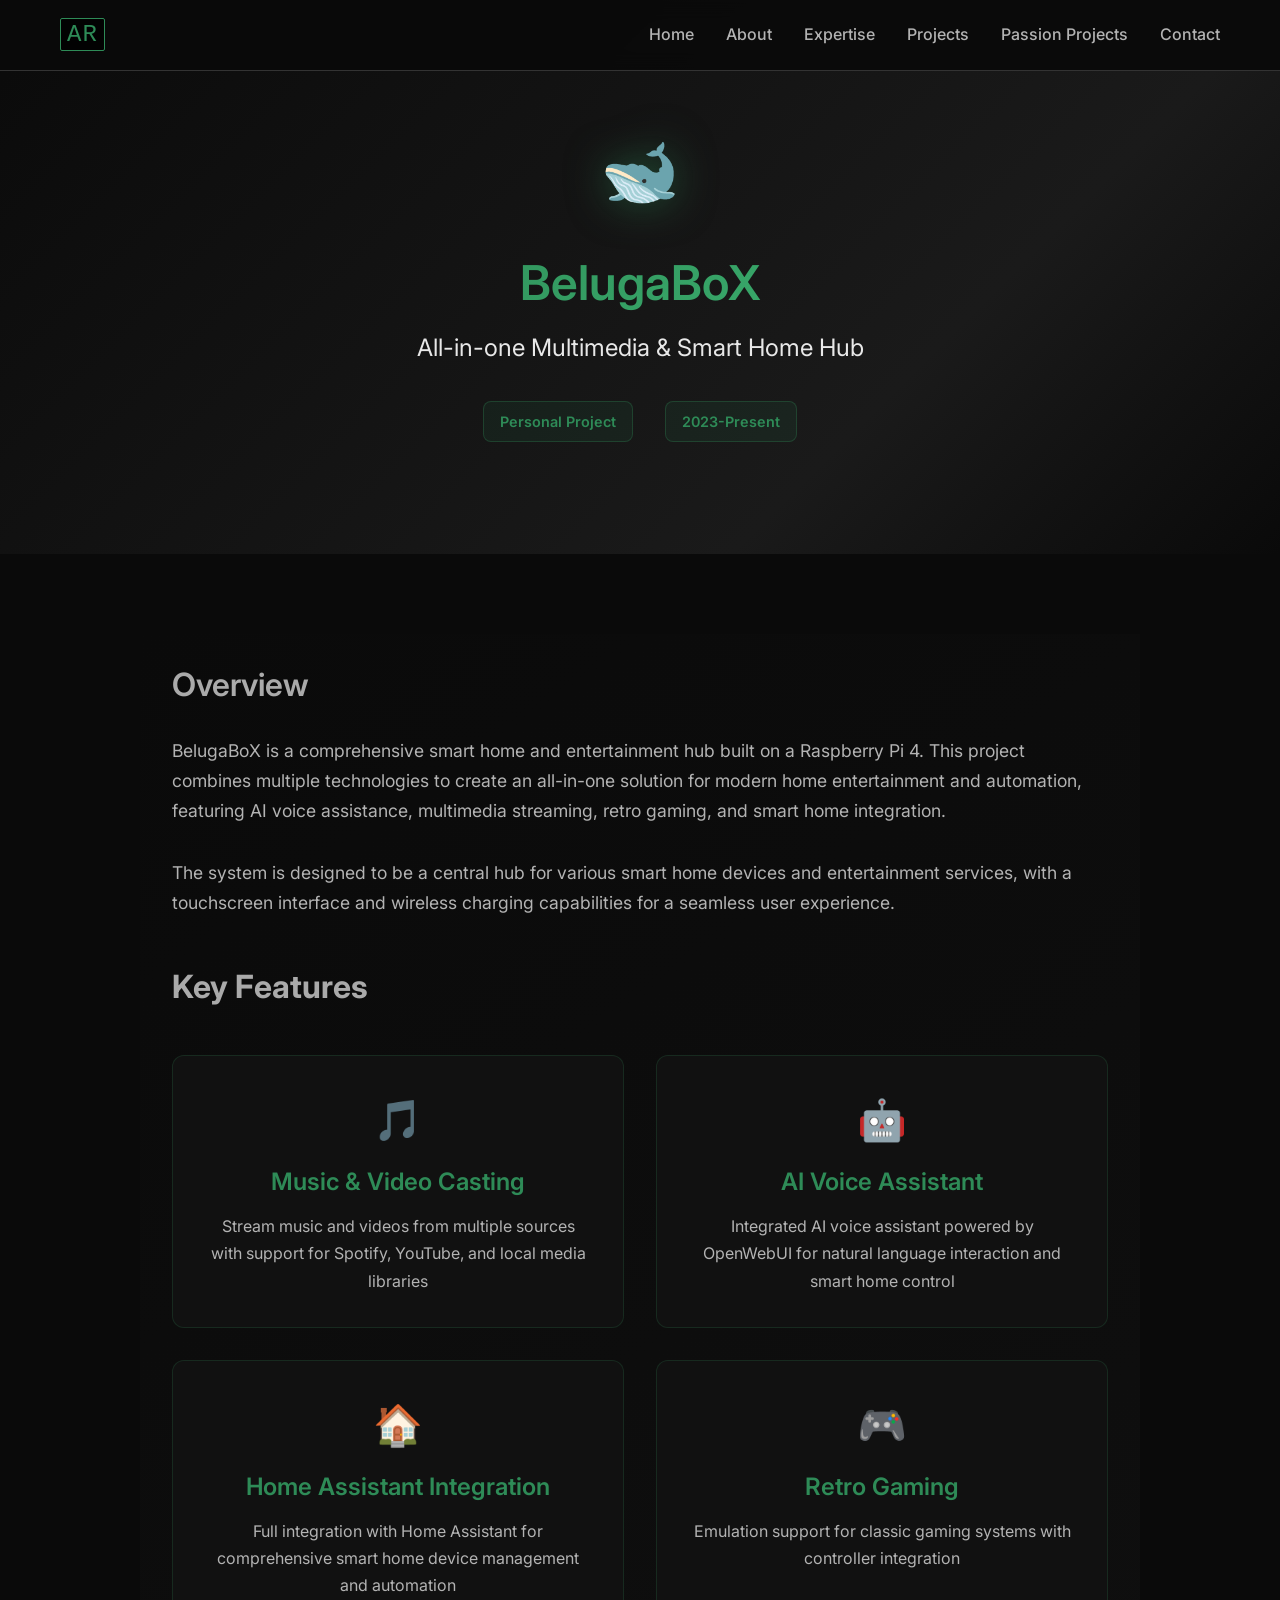
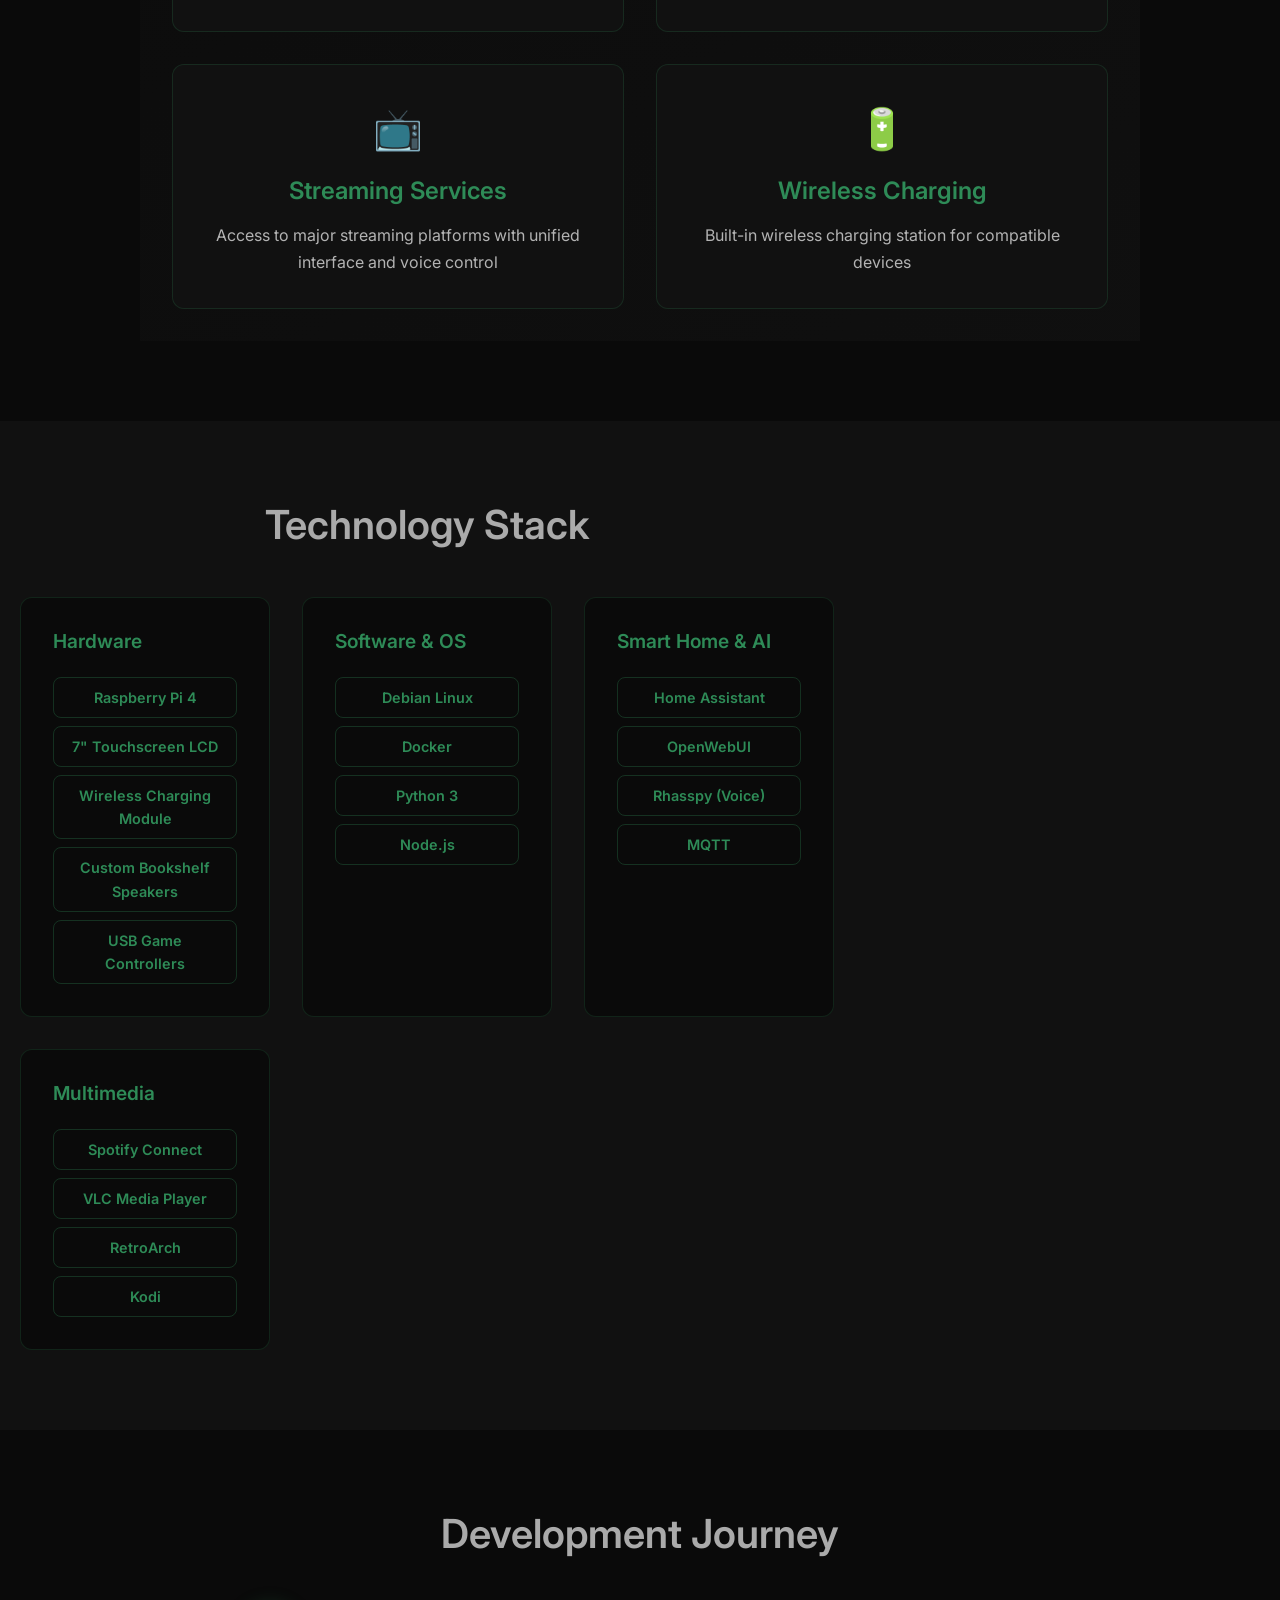
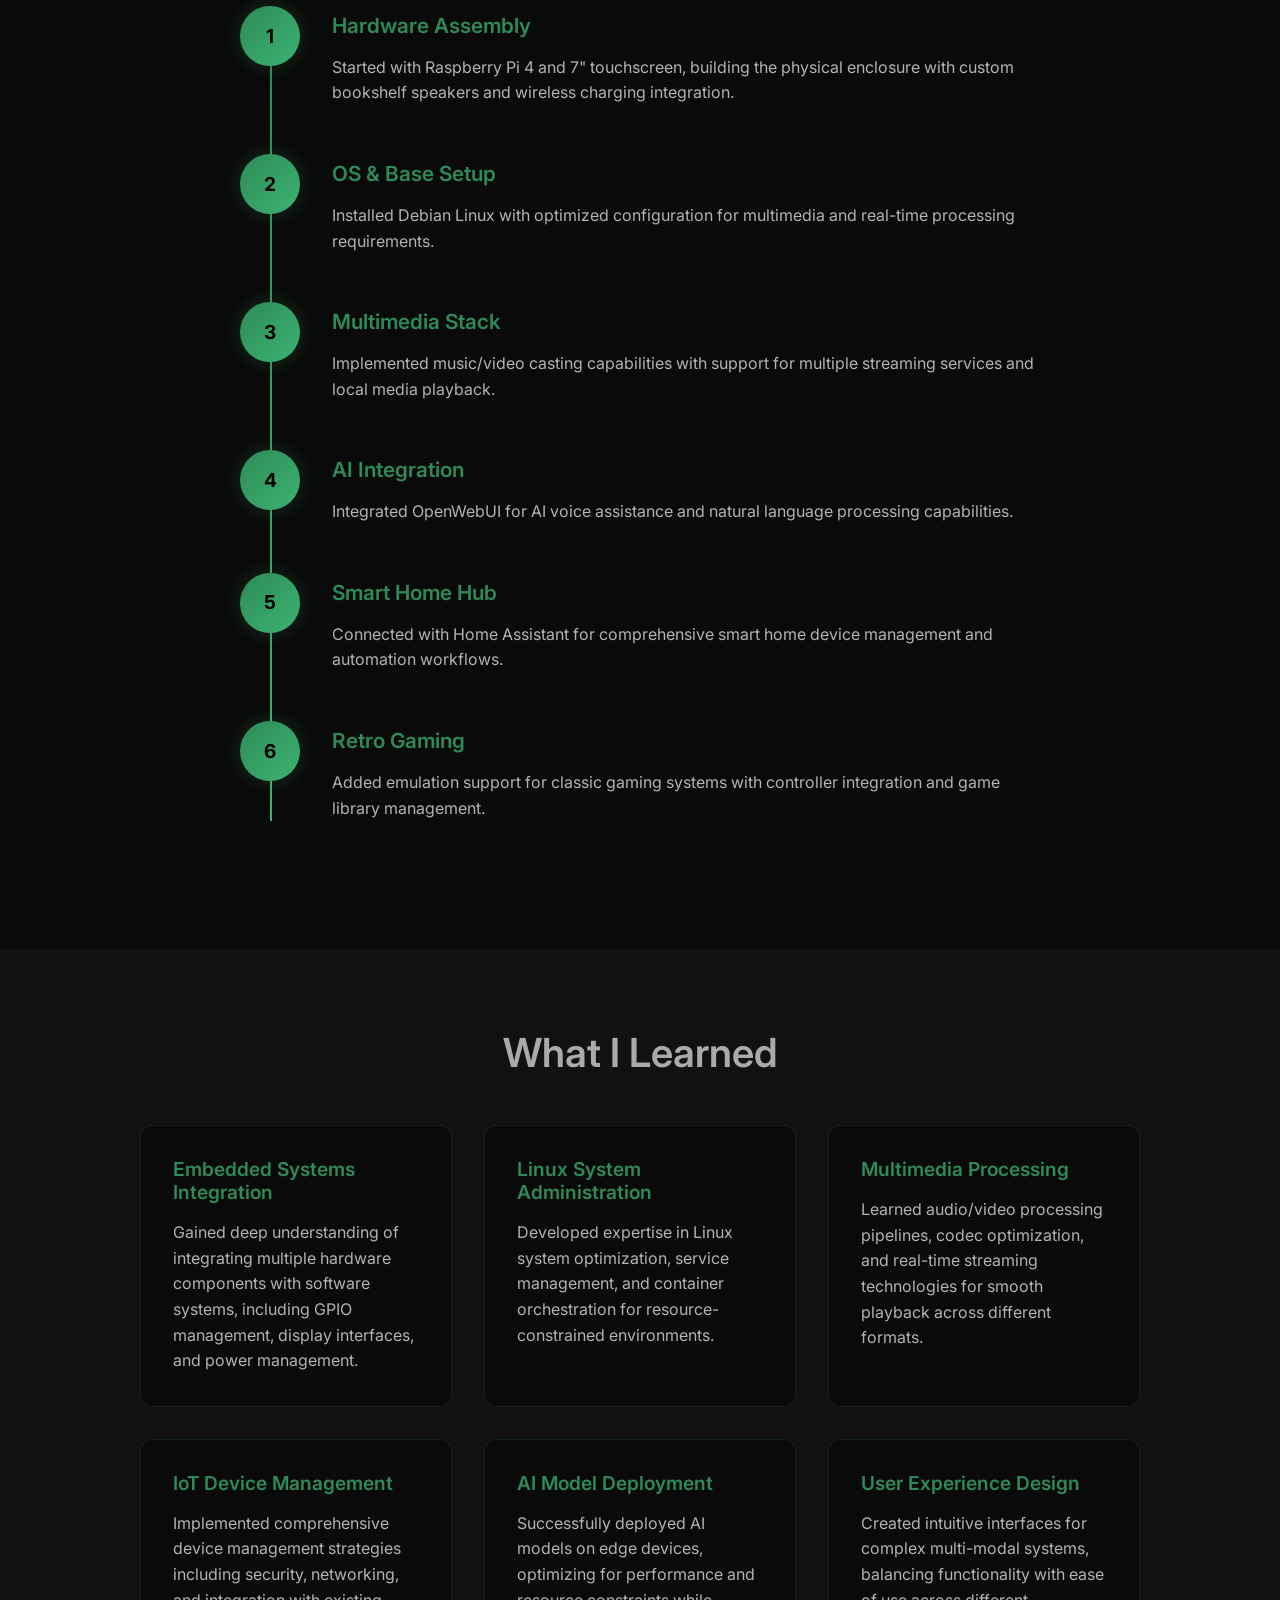
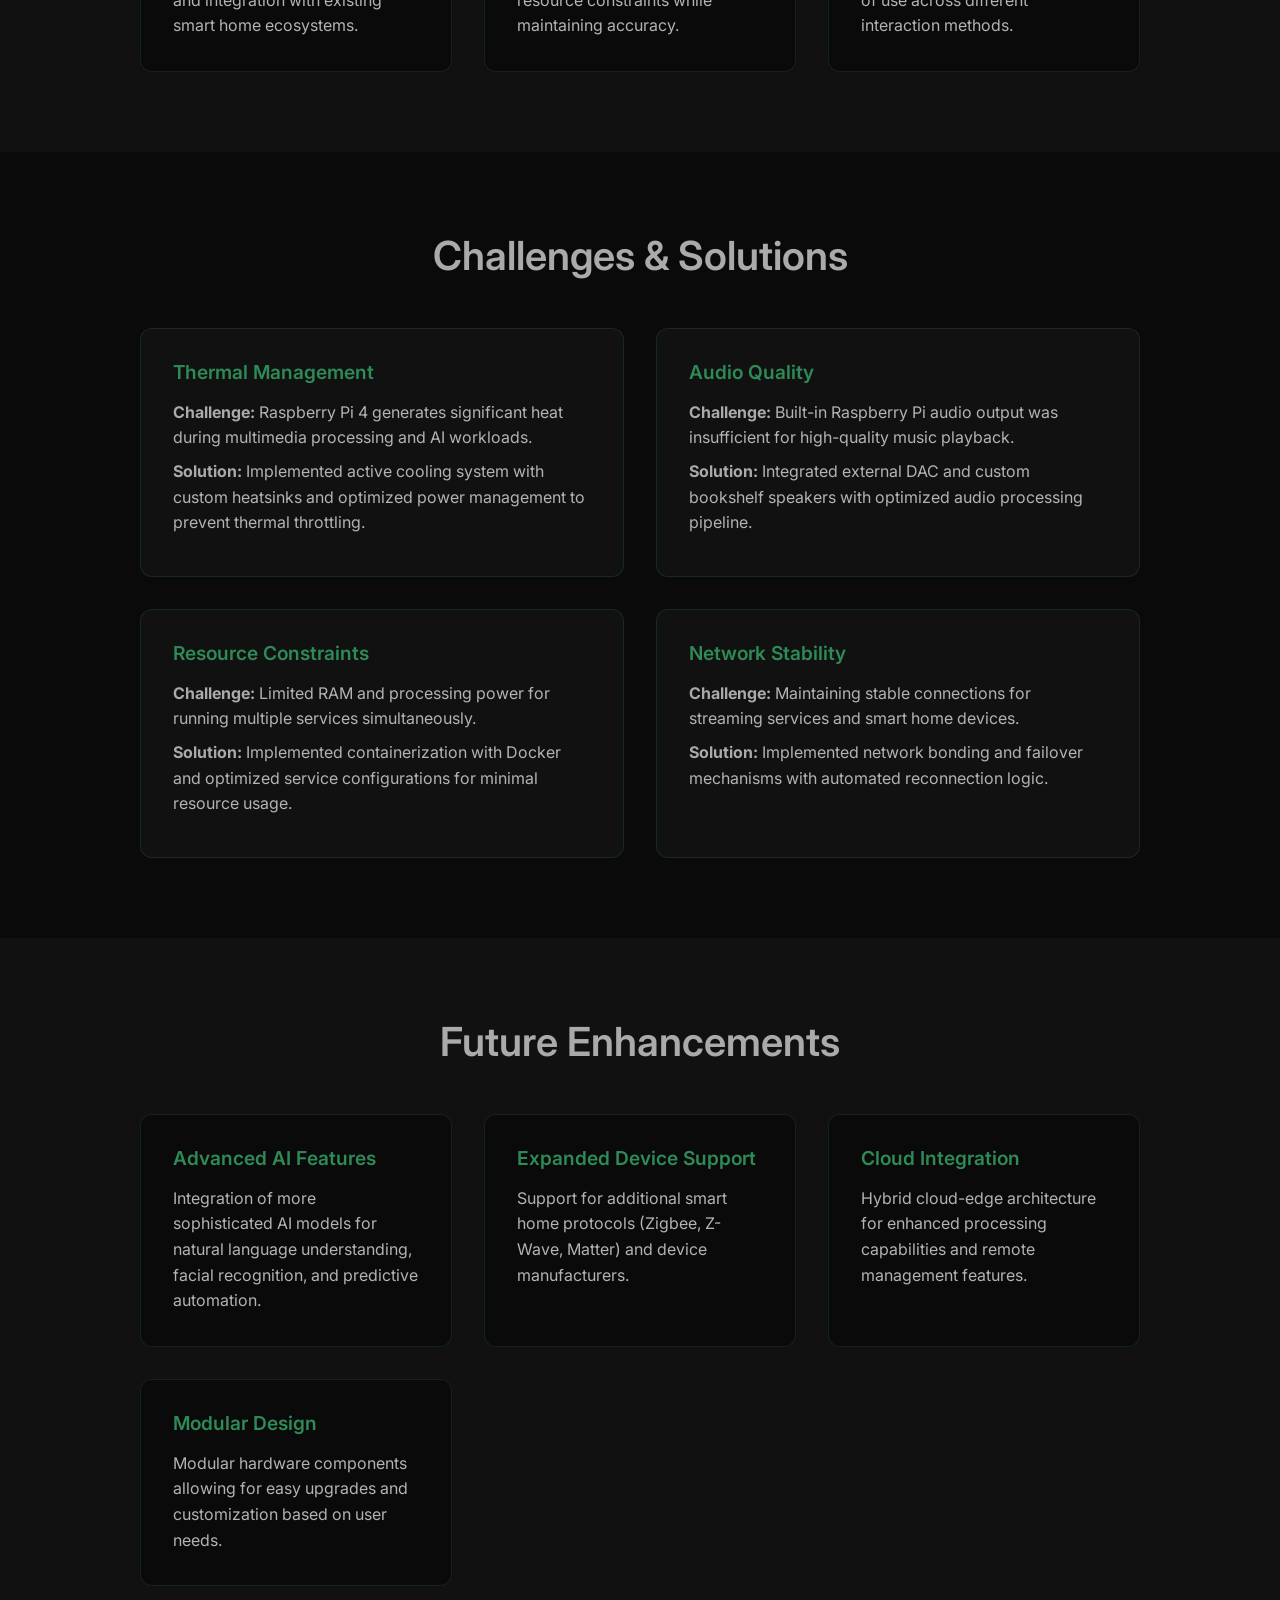
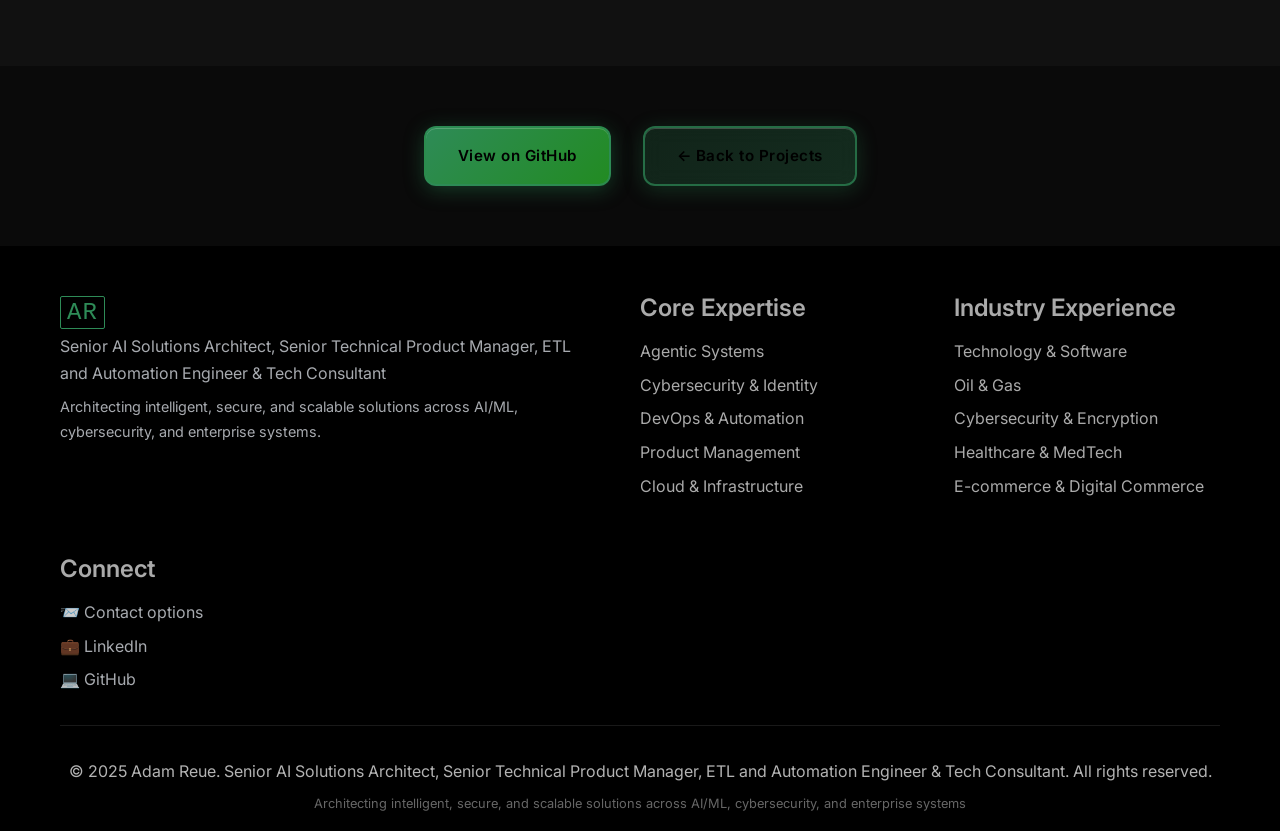
==== projects/belugabox/index.html @ cebc0ce0 "Initial public release" ====
<!DOCTYPE html>
<html lang="en">
<head>
    <meta charset="UTF-8">
    <meta name="viewport" content="width=device-width, initial-scale=1.0">
    <title>BelugaBoX - Raspberry Pi Smart Home Hub | Adam Reue</title>
    <meta name="description" content="BelugaBoX: All-in-one multimedia and smart home hub built on Raspberry Pi 4 with AI voice assistant, Home Assistant integration, and retro gaming capabilities.">
    <meta name="keywords" content="Raspberry Pi, Smart Home, Home Assistant, AI Voice Assistant, Retro Gaming, Multimedia Hub">

    <!-- Open Graph -->
    <meta property="og:type" content="website">
    <meta property="og:url" content="https://mylegitches.github.io/adamreue-com/projects/belugabox/">
    <meta property="og:title" content="BelugaBoX - Raspberry Pi Smart Home Hub">
    <meta property="og:description" content="All-in-one multimedia and smart home hub with AI integration and retro gaming">

    <link rel="preconnect" href="https://fonts.googleapis.com">
    <link rel="preconnect" href="https://fonts.gstatic.com" crossorigin>
    <link href="https://fonts.googleapis.com/css2?family=Inter:wght@300;400;500;600;700&family=JetBrains+Mono:wght@400;500;600&display=swap" rel="stylesheet">
    <link rel="stylesheet" href="../../assets/css/styles.css">
    <link rel="icon" type="image/png" href="../../assets/img/placeholder.png">
</head>
<body>
    <!-- Navigation -->
    <nav class="navbar">
        <div class="nav-container">
            <div class="nav-logo">
                <span class="logo-text">AR</span>
            </div>
            <ul class="nav-menu">
                <li class="nav-item"><a href="../../index.html" class="nav-link">Home</a></li>
                <li class="nav-item"><a href="../../index.html#about" class="nav-link">About</a></li>
                <li class="nav-item"><a href="../../index.html#expertise" class="nav-link">Expertise</a></li>
                <li class="nav-item"><a href="../../index.html#projects" class="nav-link">Projects</a></li>
                <li class="nav-item"><a href="../../index.html#passion-projects" class="nav-link">Passion Projects</a></li>                <li class="nav-item"><a href="../../index.html#contact" class="nav-link">Contact</a></li>
            </ul>
            <div class="hamburger">
                <span></span>
                <span></span>
                <span></span>
            </div>
        </div>
    </nav>

    <!-- Project Header -->
    <section class="project-header">
        <div class="container">
            <div class="project-hero">
                <div class="project-icon-large">🐋</div>
                <h1 class="project-title">BelugaBoX</h1>
                <p class="project-subtitle">All-in-one Multimedia & Smart Home Hub</p>
                <div class="project-meta">
                    <span class="project-status">Personal Project</span>
                    <span class="project-year">2023-Present</span>
                </div>
            </div>
        </div>
    </section>

    <!-- Project Overview -->
    <section class="project-overview">
        <div class="container">
            <div class="project-content">
                <div class="project-description">
                    <h2>Overview</h2>
                    <p>BelugaBoX is a comprehensive smart home and entertainment hub built on a Raspberry Pi 4. This project combines multiple technologies to create an all-in-one solution for modern home entertainment and automation, featuring AI voice assistance, multimedia streaming, retro gaming, and smart home integration.</p>

                    <p>The system is designed to be a central hub for various smart home devices and entertainment services, with a touchscreen interface and wireless charging capabilities for a seamless user experience.</p>
                </div>

                <div class="project-features">
                    <h3>Key Features</h3>
                    <div class="features-grid">
                        <div class="feature-item">
                            <div class="feature-icon">🎵</div>
                            <h4>Music & Video Casting</h4>
                            <p>Stream music and videos from multiple sources with support for Spotify, YouTube, and local media libraries</p>
                        </div>
                        <div class="feature-item">
                            <div class="feature-icon">🤖</div>
                            <h4>AI Voice Assistant</h4>
                            <p>Integrated AI voice assistant powered by OpenWebUI for natural language interaction and smart home control</p>
                        </div>
                        <div class="feature-item">
                            <div class="feature-icon">🏠</div>
                            <h4>Home Assistant Integration</h4>
                            <p>Full integration with Home Assistant for comprehensive smart home device management and automation</p>
                        </div>
                        <div class="feature-item">
                            <div class="feature-icon">🎮</div>
                            <h4>Retro Gaming</h4>
                            <p>Emulation support for classic gaming systems with controller integration</p>
                        </div>
                        <div class="feature-item">
                            <div class="feature-icon">📺</div>
                            <h4>Streaming Services</h4>
                            <p>Access to major streaming platforms with unified interface and voice control</p>
                        </div>
                        <div class="feature-item">
                            <div class="feature-icon">🔋</div>
                            <h4>Wireless Charging</h4>
                            <p>Built-in wireless charging station for compatible devices</p>
                        </div>
                    </div>
                </div>
            </div>
        </div>
    </section>

    <!-- Tech Stack -->
    <section class="project-tech">
        <div class="container">
            <h2>Technology Stack</h2>
            <div class="tech-stack-grid">
                <div class="tech-category">
                    <h3>Hardware</h3>
                    <div class="tech-items">
                        <span class="tech-item">Raspberry Pi 4</span>
                        <span class="tech-item">7" Touchscreen LCD</span>
                        <span class="tech-item">Wireless Charging Module</span>
                        <span class="tech-item">Custom Bookshelf Speakers</span>
                        <span class="tech-item">USB Game Controllers</span>
                    </div>
                </div>

                <div class="tech-category">
                    <h3>Software & OS</h3>
                    <div class="tech-items">
                        <span class="tech-item">Debian Linux</span>
                        <span class="tech-item">Docker</span>
                        <span class="tech-item">Python 3</span>
                        <span class="tech-item">Node.js</span>
                    </div>
                </div>

                <div class="tech-category">
                    <h3>Smart Home & AI</h3>
                    <div class="tech-items">
                        <span class="tech-item">Home Assistant</span>
                        <span class="tech-item">OpenWebUI</span>
                        <span class="tech-item">Rhasspy (Voice)</span>
                        <span class="tech-item">MQTT</span>
                    </div>
                </div>

                <div class="tech-category">
                    <h3>Multimedia</h3>
                    <div class="tech-items">
                        <span class="tech-item">Spotify Connect</span>
                        <span class="tech-item">VLC Media Player</span>
                        <span class="tech-item">RetroArch</span>
                        <span class="tech-item">Kodi</span>
                    </div>
                </div>
            </div>
        </div>
    </section>

    <!-- Development Journey -->
    <section class="project-journey">
        <div class="container">
            <h2>Development Journey</h2>
            <div class="journey-timeline">
                <div class="journey-item">
                    <div class="journey-marker">1</div>
                    <div class="journey-content">
                        <h3>Hardware Assembly</h3>
                        <p>Started with Raspberry Pi 4 and 7" touchscreen, building the physical enclosure with custom bookshelf speakers and wireless charging integration.</p>
                    </div>
                </div>

                <div class="journey-item">
                    <div class="journey-marker">2</div>
                    <div class="journey-content">
                        <h3>OS & Base Setup</h3>
                        <p>Installed Debian Linux with optimized configuration for multimedia and real-time processing requirements.</p>
                    </div>
                </div>

                <div class="journey-item">
                    <div class="journey-marker">3</div>
                    <div class="journey-content">
                        <h3>Multimedia Stack</h3>
                        <p>Implemented music/video casting capabilities with support for multiple streaming services and local media playback.</p>
                    </div>
                </div>

                <div class="journey-item">
                    <div class="journey-marker">4</div>
                    <div class="journey-content">
                        <h3>AI Integration</h3>
                        <p>Integrated OpenWebUI for AI voice assistance and natural language processing capabilities.</p>
                    </div>
                </div>

                <div class="journey-item">
                    <div class="journey-marker">5</div>
                    <div class="journey-content">
                        <h3>Smart Home Hub</h3>
                        <p>Connected with Home Assistant for comprehensive smart home device management and automation workflows.</p>
                    </div>
                </div>

                <div class="journey-item">
                    <div class="journey-marker">6</div>
                    <div class="journey-content">
                        <h3>Retro Gaming</h3>
                        <p>Added emulation support for classic gaming systems with controller integration and game library management.</p>
                    </div>
                </div>
            </div>
        </div>
    </section>

    <!-- What I Learned -->
    <section class="project-learnings">
        <div class="container">
            <h2>What I Learned</h2>
            <div class="learnings-grid">
                <div class="learning-item">
                    <h3>Embedded Systems Integration</h3>
                    <p>Gained deep understanding of integrating multiple hardware components with software systems, including GPIO management, display interfaces, and power management.</p>
                </div>

                <div class="learning-item">
                    <h3>Linux System Administration</h3>
                    <p>Developed expertise in Linux system optimization, service management, and container orchestration for resource-constrained environments.</p>
                </div>

                <div class="learning-item">
                    <h3>Multimedia Processing</h3>
                    <p>Learned audio/video processing pipelines, codec optimization, and real-time streaming technologies for smooth playback across different formats.</p>
                </div>

                <div class="learning-item">
                    <h3>IoT Device Management</h3>
                    <p>Implemented comprehensive device management strategies including security, networking, and integration with existing smart home ecosystems.</p>
                </div>

                <div class="learning-item">
                    <h3>AI Model Deployment</h3>
                    <p>Successfully deployed AI models on edge devices, optimizing for performance and resource constraints while maintaining accuracy.</p>
                </div>

                <div class="learning-item">
                    <h3>User Experience Design</h3>
                    <p>Created intuitive interfaces for complex multi-modal systems, balancing functionality with ease of use across different interaction methods.</p>
                </div>
            </div>
        </div>
    </section>

    <!-- Challenges & Solutions -->
    <section class="project-challenges">
        <div class="container">
            <h2>Challenges & Solutions</h2>
            <div class="challenges-grid">
                <div class="challenge-item">
                    <h3>Thermal Management</h3>
                    <p><strong>Challenge:</strong> Raspberry Pi 4 generates significant heat during multimedia processing and AI workloads.</p>
                    <p><strong>Solution:</strong> Implemented active cooling system with custom heatsinks and optimized power management to prevent thermal throttling.</p>
                </div>

                <div class="challenge-item">
                    <h3>Audio Quality</h3>
                    <p><strong>Challenge:</strong> Built-in Raspberry Pi audio output was insufficient for high-quality music playback.</p>
                    <p><strong>Solution:</strong> Integrated external DAC and custom bookshelf speakers with optimized audio processing pipeline.</p>
                </div>

                <div class="challenge-item">
                    <h3>Resource Constraints</h3>
                    <p><strong>Challenge:</strong> Limited RAM and processing power for running multiple services simultaneously.</p>
                    <p><strong>Solution:</strong> Implemented containerization with Docker and optimized service configurations for minimal resource usage.</p>
                </div>

                <div class="challenge-item">
                    <h3>Network Stability</h3>
                    <p><strong>Challenge:</strong> Maintaining stable connections for streaming services and smart home devices.</p>
                    <p><strong>Solution:</strong> Implemented network bonding and failover mechanisms with automated reconnection logic.</p>
                </div>
            </div>
        </div>
    </section>

    <!-- Future Plans -->
    <section class="project-future">
        <div class="container">
            <h2>Future Enhancements</h2>
            <div class="future-plans">
                <div class="future-item">
                    <h3>Advanced AI Features</h3>
                    <p>Integration of more sophisticated AI models for natural language understanding, facial recognition, and predictive automation.</p>
                </div>

                <div class="future-item">
                    <h3>Expanded Device Support</h3>
                    <p>Support for additional smart home protocols (Zigbee, Z-Wave, Matter) and device manufacturers.</p>
                </div>

                <div class="future-item">
                    <h3>Cloud Integration</h3>
                    <p>Hybrid cloud-edge architecture for enhanced processing capabilities and remote management features.</p>
                </div>

                <div class="future-item">
                    <h3>Modular Design</h3>
                    <p>Modular hardware components allowing for easy upgrades and customization based on user needs.</p>
                </div>
            </div>
        </div>
    </section>

    <!-- Project Links -->
    <section class="project-links-section">
        <div class="container">
            <div class="project-actions">
                <a href="https://github.com/mylegitches/BelugaBoX" class="btn btn-primary" target="_blank">
                    View on GitHub
                </a>
                <a href="../../index.html#passion-projects" class="btn btn-secondary">
                    ← Back to Projects
                </a>
            </div>
        </div>
    </section>

    <!-- Footer -->
    <footer class="footer">
        <div class="container">
            <div class="footer-content">
                <div class="footer-section">
                    <div class="footer-logo">
                        <span class="logo-text">AR</span>
                        <p>Senior AI Solutions Architect, Senior Technical Product Manager, ETL and Automation Engineer & Tech Consultant</p>
                        <p class="footer-tagline">Architecting intelligent, secure, and scalable solutions across AI/ML, cybersecurity, and enterprise systems.</p>
                    </div>
                </div>
                <div class="footer-section">
                    <h4>Core Expertise</h4>
                    <ul class="footer-links">
                        <li>Agentic Systems</li>
                        <li>Cybersecurity & Identity</li>
                        <li>DevOps & Automation</li>
                        <li>Product Management</li>
                        <li>Cloud & Infrastructure</li>
                    </ul>
                </div>
                <div class="footer-section">
                    <h4>Industry Experience</h4>
                    <ul class="footer-links">
                        <li>Technology & Software</li>
                        <li>Oil & Gas</li>
                        <li>Cybersecurity & Encryption</li>
                        <li>Healthcare & MedTech</li>
                        <li>E-commerce & Digital Commerce</li>
                    </ul>
                </div>
                <div class="footer-section">
                    <h4>Connect</h4>
                    <div class="social-links">
                        <a href="../../index.html#contact" class="social-link">📨 Contact options</a>
                        <a href="https://www.linkedin.com/in/adam-reue/" class="social-link">💼 LinkedIn</a>
                        <a href="https://github.com/mylegitches" class="social-link">💻 GitHub</a>
                    </div>
                </div>
            </div>
            <div class="footer-bottom">
                <p>&copy; 2025 Adam Reue. Senior AI Solutions Architect, Senior Technical Product Manager, ETL and Automation Engineer & Tech Consultant. All rights reserved.</p>
                <p class="footer-disclaimer">Architecting intelligent, secure, and scalable solutions across AI/ML, cybersecurity, and enterprise systems</p>
            </div>
        </div>
    </footer>

    <script src="../../assets/js/script.js"></script>
</body>
</html>
---- assets/css/styles.css ----
/* Reset and base styles */
* {
    margin: 0;
    padding: 0;
    box-sizing: border-box;
}

:root {
    --primary-color: #2E8B57;
    --primary-dark: #228B22;
    --secondary-color: #1a1a1a;
    --accent-color: #3CB371;
    --success-color: #2E8B57;
    --warning-color: #ffaa00;
    --error-color: #ff073a;

    --text-primary: #aaaaaa;
    --text-secondary: #b3b3b3;
    --text-muted: #666666;

    --bg-primary: #0a0a0a;
    --bg-secondary: #111111;
    --bg-accent: #1a1a1a;

    --border-color: #333333;
    --shadow-sm: 0 1px 2px 0 rgba(0, 255, 65, 0.2);
    --shadow-md: 0 4px 6px -1px rgba(0, 255, 65, 0.3), 0 2px 4px -1px rgba(0, 255, 65, 0.2);
    --shadow-lg: 0 10px 15px -3px rgba(0, 255, 65, 0.3), 0 4px 6px -2px rgba(0, 255, 65, 0.2);
    --shadow-xl: 0 20px 25px -5px rgba(0, 255, 65, 0.3), 0 10px 10px -5px rgba(0, 255, 65, 0.2);

    --radius-sm: 0.375rem;
    --radius-md: 0.5rem;
    --radius-lg: 0.75rem;
    --radius-xl: 1rem;
}

body {
    font-family: 'Inter', -apple-system, BlinkMacSystemFont, 'Segoe UI', 'Roboto', sans-serif;
    line-height: 1.6;
    color: var(--text-primary);
    background-color: var(--bg-secondary);
    font-size: 16px;
    scroll-behavior: smooth;
}

.container {
    max-width: 1200px;
    margin: 0 auto;
    padding: 0 20px;
}

/* Typography */
h1, h2, h3, h4, h5, h6 {
    font-weight: 600;
    line-height: 1.2;
    color: var(--text-primary);
}

h1 { font-size: 3.5rem; }
h2 { font-size: 2.5rem; }
h3 { font-size: 2rem; }
h4 { font-size: 1.5rem; }
h5 { font-size: 1.25rem; }
h6 { font-size: 1.125rem; }

p {
    color: var(--text-secondary);
    line-height: 1.7;
}

/* Navigation */
.navbar {
    position: fixed;
    top: 0;
    left: 0;
    right: 0;
    background: rgba(10, 10, 10, 0.95);
    backdrop-filter: blur(10px);
    border-bottom: 1px solid var(--border-color);
    z-index: 1000;
    transition: all 0.3s ease;
}

.navbar.scrolled {
    background: rgba(32, 32, 32, 0.98);
}

.nav-container {
    max-width: 1200px;
    margin: 0 auto;
    padding: 0 20px;
    display: flex;
    justify-content: space-between;
    align-items: center;
    height: 70px;
}

.nav-logo .logo-text {
    font-size: 1.5rem;
    font-weight: 400;
    font-family: 'Courier New', 'Monaco', 'Consolas', monospace;
    color: var(--primary-color);
    background: rgba(0, 0, 0, 0.8);
    border: 1px solid var(--primary-color);
    border-radius: 2px;
    padding: 2px 6px;
    letter-spacing: 1px;
}


.nav-menu {
    display: flex;
    list-style: none;
    gap: 2rem;
    margin: 0;
}

.nav-link {
    text-decoration: none;
    color: var(--text-secondary);
    font-weight: 500;
    transition: color 0.3s ease;
    position: relative;
}

.nav-link:hover,
.nav-link.active {
    color: var(--primary-color);
}

.nav-link::after {
    content: '';
    position: absolute;
    bottom: -5px;
    left: 0;
    width: 0;
    height: 2px;
    background: var(--primary-color);
    transition: width 0.3s ease;
}

.nav-link:hover::after,
.nav-link.active::after {
    width: 100%;
}

.hamburger {
    display: none;
    flex-direction: column;
    cursor: pointer;
}

.hamburger span {
    width: 25px;
    height: 3px;
    background: var(--text-primary);
    margin: 3px 0;
    transition: 0.3s;
}

/* Sections */
section {
    padding: 100px 0;
    position: relative;
}

.section-header {
    text-align: center;
    margin-bottom: 60px;
}

.section-title {
    font-size: 2.8rem;
    margin-bottom: 1.5rem;
    background: linear-gradient(135deg, var(--primary-color), var(--accent-color), #00ffff);
    -webkit-background-clip: text;
    -webkit-text-fill-color: transparent;
    background-clip: text;
    font-weight: 800;
    letter-spacing: -0.5px;
    position: relative;
    text-align: center;
}

.section-title::after {
    content: '';
    position: absolute;
    bottom: -10px;
    left: 50%;
    transform: translateX(-50%);
    width: 80px;
    height: 3px;
    background: linear-gradient(90deg, var(--primary-color), var(--accent-color));
    border-radius: 2px;
}

.section-subtitle {
    font-size: 1.3rem;
    color: var(--text-secondary);
    max-width: 700px;
    margin: 0 auto 3rem;
    text-align: center;
    line-height: 1.6;
    font-weight: 400;
}

/* Hero Section */
.hero {
    background: linear-gradient(135deg, #0a0a0a 0%, #111111 30%, #1a1a1a 70%, #0a0a0a 100%);
    color: #aaaaaa;
    padding: 140px 0 60px 0;
    position: relative;
    overflow: hidden;
    display: flex;
    align-items: center;
}

.hero::after {
    content: '';
    position: absolute;
    top: 0;
    left: 0;
    right: 0;
    bottom: 0;
    background:
        radial-gradient(circle at 20% 80%, rgba(46, 139, 87, 0.15) 0%, transparent 40%),
        radial-gradient(circle at 80% 20%, rgba(60, 179, 113, 0.15) 0%, transparent 40%),
        radial-gradient(circle at 50% 50%, rgba(0, 255, 255, 0.05) 0%, transparent 60%);
    pointer-events: none;
}

.hero-stats {
    display: flex;
    gap: 2rem;
    margin: 2rem 0;
    justify-content: center;
    flex-wrap: wrap;
}

.stat {
    text-align: center;
    padding: 1rem;
    background: rgba(0, 255, 65, 0.1);
    border-radius: var(--radius-lg);
    border: 1px solid rgba(0, 255, 65, 0.3);
    min-width: 120px;
}

.stat-number {
    display: block;
    font-size: 2rem;
    font-weight: 700;
    color: var(--primary-color);
    margin-bottom: 0.5rem;
}

.stat-label {
    font-size: 0.9rem;
    color: var(--text-secondary);
    text-transform: uppercase;
    letter-spacing: 0.5px;
}

.hero::before {
    content: '';
    position: absolute;
    top: 0;
    left: 0;
    right: 0;
    bottom: 0;
    background: url('data:image/svg+xml,<svg width="60" height="60" viewBox="0 0 60 60" xmlns="http://www.w3.org/2000/svg"><g fill="none" fill-rule="evenodd"><g fill="%23ffffff" fill-opacity="0.05"><circle cx="30" cy="30" r="1"/></g></svg>');
    animation: float 20s ease-in-out infinite;
}

@keyframes float {
    0%, 100% { transform: translateY(0px); }
    50% { transform: translateY(-20px); }
}

.hero-container {
    max-width: 1200px;
    margin: 0 auto;
    padding: 0 20px;
    position: relative;
    z-index: 2;
}

.hero-content {
    display: grid;
    grid-template-columns: 1fr 1fr;
    gap: 60px;
    align-items: center;
}

.hero-title {
    font-size: 3.5rem;
    margin-bottom: 1rem;
    font-weight: 700;
    position: relative;
}


@keyframes blink {
    0%, 50% { opacity: 1; }
    51%, 100% { opacity: 0; }
}


.highlight {
    background: linear-gradient(135deg, #2E8B57, #228B22);
    -webkit-background-clip: text;
    -webkit-text-fill-color: transparent;
    background-clip: text;
}

.hero-subtitle {
    font-size: 1.5rem;
    margin-bottom: 1.5rem;
    color: rgba(255, 255, 255, 0.9);
}

.hero-description {
    font-size: 1.2rem;
    margin-bottom: 2rem;
    color: rgba(255, 255, 255, 0.8);
    line-height: 1.7;
}

.hero-buttons {
    display: flex;
    gap: 1rem;
}

.hero-image {
    display: flex;
    justify-content: center;
    align-items: center;
    position: relative;
    opacity: 0;
}

.image-container {
    position: relative;
    display: inline-block;
}

.profile-image {
    width: 100%;
    max-width: 380px;
    height: auto;
    border-radius: 50%;
    border: 3px solid transparent;
    background: linear-gradient(45deg, var(--primary-color), var(--accent-color)) border-box;
    box-shadow:
        0 0 30px rgba(46, 139, 87, 0.3),
        0 0 60px rgba(60, 179, 113, 0.2),
        inset 0 0 30px rgba(0, 0, 0, 0.1);
    animation: float 6s ease-in-out infinite;
    transition: all 0.3s ease;
}

.image-glow {
    position: absolute;
    top: -10px;
    left: -10px;
    right: -10px;
    bottom: -10px;
    background: linear-gradient(45deg, var(--primary-color), var(--accent-color));
    border-radius: 50%;
    z-index: -1;
    opacity: 0.3;
    animation: glow 4s ease-in-out infinite alternate;
}

@keyframes float {
    0%, 100% { transform: translateY(0px) rotate(0deg); }
    33% { transform: translateY(-10px) rotate(1deg); }
    66% { transform: translateY(-5px) rotate(-1deg); }
}

@keyframes glow {
    0% { opacity: 0.2; transform: scale(1); }
    100% { opacity: 0.4; transform: scale(1.05); }
}

/* Buttons */
.btn {
    display: inline-flex;
    align-items: center;
    justify-content: center;
    padding: 1rem 2rem;
    font-size: 0.95rem;
    font-weight: 600;
    text-decoration: none;
    text-align: center;
    border-radius: var(--radius-lg);
    border: none;
    cursor: pointer;
    transition: all 0.3s ease;
    position: relative;
    overflow: hidden;
    min-height: 48px;
    min-width: 160px;
    letter-spacing: 0.5px;
}

.btn::before {
    content: '';
    position: absolute;
    top: 0;
    left: -100%;
    width: 100%;
    height: 100%;
    background: linear-gradient(90deg, transparent, rgba(255, 255, 255, 0.2), transparent);
    transition: left 0.5s;
}

.btn:hover::before {
    left: 100%;
}

.btn-primary {
    background: linear-gradient(135deg, var(--primary-color), var(--primary-dark));
    color: #000000;
    border: 2px solid rgba(46, 139, 87, 0.8);
    box-shadow:
        0 4px 20px rgba(46, 139, 87, 0.4),
        0 2px 8px rgba(0, 0, 0, 0.3),
        inset 0 1px 0 rgba(255, 255, 255, 0.2);
    font-weight: 600;
    letter-spacing: 0.5px;
}

.btn-primary:hover {
    transform: translateY(-3px);
    box-shadow:
        0 8px 30px rgba(46, 139, 87, 0.5),
        0 4px 15px rgba(0, 0, 0, 0.4),
        inset 0 1px 0 rgba(255, 255, 255, 0.3);
    background: linear-gradient(135deg, #228B22, #2E8B57);
    border-color: #228B22;
}

.btn-secondary {
    background: linear-gradient(135deg, rgba(46, 139, 87, 0.2), rgba(60, 179, 113, 0.2));
    color: #000000;
    border: 2px solid rgba(46, 139, 87, 0.7);
    backdrop-filter: blur(10px);
    box-shadow:
        0 4px 20px rgba(46, 139, 87, 0.3),
        0 2px 8px rgba(0, 0, 0, 0.3),
        inset 0 1px 0 rgba(255, 255, 255, 0.2);
    font-weight: 600;
    letter-spacing: 0.5px;
}

.btn-secondary:hover {
    background: linear-gradient(135deg, rgba(46, 139, 87, 0.3), rgba(60, 179, 113, 0.3));
    border-color: rgba(46, 139, 87, 0.9);
    transform: translateY(-3px);
    box-shadow:
        0 8px 30px rgba(46, 139, 87, 0.4),
        0 4px 15px rgba(0, 0, 0, 0.4),
        inset 0 1px 0 rgba(255, 255, 255, 0.3);
}

.btn-outline {
    background: linear-gradient(135deg, rgba(46, 139, 87, 0.1), rgba(60, 179, 113, 0.1));
    color: #000000;
    border: 2px solid rgba(46, 139, 87, 0.8);
    backdrop-filter: blur(10px);
    box-shadow:
        0 4px 20px rgba(46, 139, 87, 0.2),
        0 2px 8px rgba(0, 0, 0, 0.2),
        inset 0 1px 0 rgba(255, 255, 255, 0.15);
    font-weight: 600;
    letter-spacing: 0.5px;
}

.btn-outline:hover {
    background: linear-gradient(135deg, rgba(46, 139, 87, 0.2), rgba(60, 179, 113, 0.2));
    border-color: rgba(46, 139, 87, 0.9);
    transform: translateY(-3px);
    box-shadow:
        0 8px 30px rgba(46, 139, 87, 0.35),
        0 4px 15px rgba(0, 0, 0, 0.3),
        inset 0 1px 0 rgba(255, 255, 255, 0.25);
}

/* About Section */
.about {
    background: var(--bg-primary);
}

.about-intro {
    font-size: 1.2rem;
    margin-bottom: 3rem;
    max-width: 800px;
}

.about-experience {
    margin-bottom: 3rem;
}

.experience-item {
    margin-bottom: 2rem;
    padding: 1.5rem;
    background: var(--bg-secondary);
    border-radius: var(--radius-lg);
    border-left: 4px solid var(--primary-color);
}

.experience-item h4 {
    color: var(--primary-color);
    margin-bottom: 1rem;
    font-size: 1.2rem;
}

.about-stats {
    display: grid;
    grid-template-columns: repeat(auto-fit, minmax(150px, 1fr));
    gap: 2rem;
    margin: 3rem 0;
}

.stat-card {
    text-align: center;
    padding: 2rem;
    background: linear-gradient(135deg, rgba(0, 255, 65, 0.1), rgba(0, 255, 255, 0.1));
    border-radius: var(--radius-lg);
    border: 1px solid rgba(0, 255, 65, 0.3);
    transition: transform 0.3s ease;
}

.stat-card:hover {
    transform: translateY(-5px);
}

.stat-card .stat-number {
    font-size: 3rem;
    font-weight: 700;
    color: var(--primary-color);
    display: block;
    margin-bottom: 0.5rem;
}

.stat-card .stat-label {
    color: var(--text-secondary);
    font-size: 0.9rem;
    text-transform: uppercase;
    letter-spacing: 0.5px;
}

.about-highlights {
    display: grid;
    grid-template-columns: repeat(auto-fit, minmax(250px, 1fr));
    gap: 2rem;
}

.highlight-item {
    display: flex;
    align-items: flex-start;
    gap: 1rem;
    padding: 1.5rem;
    background: var(--bg-secondary);
    border-radius: var(--radius-lg);
    transition: transform 0.3s ease;
}

.highlight-item:hover {
    transform: translateY(-5px);
}

.highlight-icon {
    font-size: 2rem;
    flex-shrink: 0;
}

.highlight-text h4 {
    margin-bottom: 0.5rem;
    color: var(--text-primary);
}

.highlight-text p {
    font-size: 0.9rem;
}

/* Expertise Section */
.expertise {
    background: var(--bg-secondary);
}

.expertise-grid {
    display: grid;
    grid-template-columns: repeat(auto-fit, minmax(300px, 1fr));
    gap: 2rem;
    align-items: stretch;
}

.expertise-card {
    --card-row-gap: clamp(0.75rem, 1vw, 1.25rem);
    --description-min-height: clamp(6.5rem, 8vw, 8.5rem);
    --tags-min-height: clamp(3.5rem, 5vw, 4.75rem);
    background: linear-gradient(145deg, var(--bg-primary), var(--bg-secondary));
    padding: 2.5rem;
    border-radius: var(--radius-xl);
    box-shadow:
        0 4px 20px rgba(0, 0, 0, 0.3),
        0 1px 3px rgba(46, 139, 87, 0.1),
        inset 0 1px 0 rgba(255, 255, 255, 0.1);
    transition: all 0.4s cubic-bezier(0.175, 0.885, 0.32, 1.275);
    border: 1px solid rgba(46, 139, 87, 0.2);
    position: relative;
    overflow: hidden;
    display: grid;
    grid-template-rows: auto minmax(var(--description-min-height), 1fr) minmax(var(--tags-min-height), auto);
    row-gap: var(--card-row-gap);
    align-content: stretch;
    min-height: 340px;
}

.expertise-card::before {
    content: '';
    position: absolute;
    top: 0;
    left: 0;
    right: 0;
    height: 3px;
    background: linear-gradient(90deg, var(--primary-color), var(--accent-color));
    opacity: 0;
    transition: opacity 0.3s ease;
}

.expertise-card:hover::before {
    opacity: 1;
}

.expertise-card:hover {
    transform: translateY(-12px) scale(1.02);
    box-shadow:
        0 20px 40px rgba(0, 0, 0, 0.4),
        0 0 30px rgba(46, 139, 87, 0.3),
        inset 0 1px 0 rgba(255, 255, 255, 0.2);
    border-color: var(--primary-color);
}

.card-header {
    display: flex;
    align-items: center;
    gap: 1rem;
    margin-bottom: 0;
    flex-wrap: nowrap;
}

.card-icon {
    font-size: 2.5rem;
    filter: drop-shadow(0 0 10px rgba(46, 139, 87, 0.5));
    transition: all 0.3s ease;
}

.expertise-card:hover .card-icon {
    filter: drop-shadow(0 0 15px rgba(46, 139, 87, 0.8));
    transform: scale(1.1);
}

.card-header h3 {
    margin: 0;
}

.expertise-card p {
    margin: 0;
    line-height: 1.5;
    min-height: var(--description-min-height);
    display: flex;
    align-items: flex-start;
}

.expertise-card .skill-tags {
    --keyword-gap: 0.5rem;
    display: grid;
    grid-template-columns: repeat(2, 1fr);
    gap: var(--keyword-gap);
    margin-top: 0;
    min-height: var(--tags-min-height);
    align-content: start;
    row-gap: var(--keyword-gap);
}


.skill-tag {
    background: linear-gradient(135deg, rgba(46, 139, 87, 0.9), rgba(60, 179, 113, 0.9));
    color: #000000;
    padding: 0.5rem 1rem;
    border-radius: var(--radius-md);
    font-size: 0.8rem;
    font-weight: 600;
    border: 1px solid rgba(46, 139, 87, 0.3);
    box-shadow:
        0 2px 8px rgba(46, 139, 87, 0.2),
        inset 0 1px 0 rgba(255, 255, 255, 0.3);
    transition: all 0.3s ease;
    text-transform: uppercase;
    letter-spacing: 0.5px;
    position: relative;
    overflow: hidden;
    display: flex;
    align-items: center;
    justify-content: center;
    text-align: center;
}

.skill-tag::before {
    content: '';
    position: absolute;
    top: 0;
    left: -100%;
    width: 100%;
    height: 100%;
    background: linear-gradient(90deg, transparent, rgba(255, 255, 255, 0.3), transparent);
    transition: left 0.6s;
}

.skill-tag:hover::before {
    left: 100%;
}

.skill-tag:hover {
    transform: translateY(-2px);
    box-shadow:
        0 4px 12px rgba(46, 139, 87, 0.4),
        inset 0 1px 0 rgba(255, 255, 255, 0.4);
    background: linear-gradient(135deg, #228B22, #2E8B57);
}

/* Projects Section */
.projects {
    background: var(--bg-primary);
}

.projects-grid {
    display: grid;
    grid-template-columns: repeat(auto-fit, minmax(450px, 1fr));
    gap: 2rem;
}

.project-card {
    background: linear-gradient(145deg, var(--bg-primary), var(--bg-secondary));
    border-radius: var(--radius-xl);
    box-shadow:
        0 4px 20px rgba(0, 0, 0, 0.3),
        0 1px 3px rgba(46, 139, 87, 0.1),
        inset 0 1px 0 rgba(255, 255, 255, 0.1);
    overflow: hidden;
    transition: all 0.4s cubic-bezier(0.175, 0.885, 0.32, 1.275);
    border: 1px solid rgba(46, 139, 87, 0.2);
    position: relative;
}

.project-card::before {
    content: '';
    position: absolute;
    top: 0;
    left: 0;
    right: 0;
    height: 3px;
    background: linear-gradient(90deg, var(--primary-color), var(--accent-color));
    opacity: 0;
    transition: opacity 0.3s ease;
}

.project-card:hover::before {
    opacity: 1;
}

.project-card:hover {
    transform: translateY(-12px) scale(1.02);
    box-shadow:
        0 20px 40px rgba(0, 0, 0, 0.4),
        0 0 30px rgba(46, 139, 87, 0.2),
        inset 0 1px 0 rgba(255, 255, 255, 0.2);
    border-color: var(--primary-color);
}

.project-image {
    width: 100%;
    height: 220px;
    overflow: hidden;
    position: relative;
}

.project-image img {
    width: 100%;
    height: 100%;
    object-fit: cover;
    transition: transform 0.4s ease;
    filter: brightness(0.9) contrast(1.1);
}

.project-image::after {
    content: '';
    position: absolute;
    top: 0;
    left: 0;
    right: 0;
    bottom: 0;
    background: linear-gradient(180deg, transparent 0%, rgba(0, 0, 0, 0.3) 100%);
    opacity: 0;
    transition: opacity 0.3s ease;
}

.project-card:hover .project-image::after {
    opacity: 1;
}

.project-card:hover .project-image img {
    transform: scale(1.1);
    filter: brightness(1.1) contrast(1.2);
}

.project-content {
    padding: 2rem;
    background: linear-gradient(145deg, rgba(10, 10, 10, 0.8), rgba(17, 17, 17, 0.8));
    display: flex;
    flex-direction: column;
    gap: 1rem;
}

.project-content h3 {
    margin-bottom: 1rem;
    color: var(--text-primary);
    font-size: 1.3rem;
    font-weight: 700;
    line-height: 1.3;
}

.project-tech {
    --keyword-gap: 0.5rem;
    display: grid;
    grid-template-columns: repeat(2, 1fr);
    gap: var(--keyword-gap);
    justify-items: stretch;
    align-items: stretch;
    margin-top: auto;
    padding: 0;
    background: var(--bg-secondary);
}

.tech-tag {
    background: linear-gradient(135deg, rgba(46, 139, 87, 0.9), rgba(60, 179, 113, 0.9));
    color: #000000;
    padding: 0.5rem 1rem;
    border-radius: var(--radius-md);
    font-size: 0.8rem;
    font-weight: 600;
    border: 1px solid rgba(46, 139, 87, 0.3);
    box-shadow:
        0 2px 8px rgba(46, 139, 87, 0.2),
        inset 0 1px 0 rgba(255, 255, 255, 0.3);
    transition: all 0.3s ease;
    text-transform: uppercase;
    letter-spacing: 0.5px;
    position: relative;
    overflow: hidden;
    display: flex;
    align-items: center;
    justify-content: center;
    text-align: center;
}

.tech-tag::before {
    content: '';
    position: absolute;
    top: 0;
    left: -100%;
    width: 100%;
    height: 100%;
    background: linear-gradient(90deg, transparent, rgba(255, 255, 255, 0.3), transparent);
    transition: left 0.6s;
}

.tech-tag:hover::before {
    left: 100%;
}

.tech-tag:hover {
    transform: translateY(-2px);
    box-shadow:
        0 4px 12px rgba(46, 139, 87, 0.4),
        inset 0 1px 0 rgba(255, 255, 255, 0.4);
    background: linear-gradient(135deg, #228B22, #2E8B57);
}

.project-links {
    margin-top: 1.5rem;
}

.project-link {
    color: var(--primary-color);
    text-decoration: none;
    font-weight: 600;
    font-size: 0.9rem;
    padding: 0.5rem 1rem;
    border: 1px solid var(--primary-color);
    border-radius: var(--radius-md);
    transition: all 0.3s ease;
    display: inline-block;
    text-transform: uppercase;
    letter-spacing: 0.5px;
}

.project-link:hover {
    background: var(--primary-color);
    color: #000000;
    transform: translateY(-2px);
    box-shadow: 0 4px 12px rgba(46, 139, 87, 0.3);
}

/* Passion Projects Section */
.passion-projects {
    background: var(--bg-secondary);
}

/* Passion project card hover links */
.passion-project-card {
    --link-offset: 1.5rem;
    --link-height: 2.2rem;
    --link-gap: 1.5rem;
    --card-row-gap: clamp(0.75rem, 1vw, 1.25rem);
    --description-min-height: clamp(7rem, 9vw, 9rem);
    --tags-min-height: clamp(3.75rem, 5vw, 5rem);
    position: relative;
    min-height: 400px;
    padding-bottom: calc(var(--link-offset) + var(--link-height) + var(--link-gap));
    display: grid;
    grid-template-rows: auto minmax(var(--description-min-height), 1fr) minmax(var(--tags-min-height), auto);
    row-gap: var(--card-row-gap);
    align-content: stretch;
}

.passion-project-card .card-header {
    align-items: center;
    gap: 0.85rem;
    flex-wrap: nowrap;
}

.passion-project-card .card-header h3 {
    margin: 0;
}

.passion-project-card p {
    margin: 0;
    line-height: 1.5;
    min-height: var(--description-min-height);
    display: flex;
    align-items: flex-start;
}

.passion-project-card .skill-tags {
    margin-top: 0;
    min-height: var(--tags-min-height);
    align-content: start;
    align-self: stretch;
    row-gap: var(--keyword-gap);
}

.passion-project-card .project-links {
    position: absolute;
    bottom: var(--link-offset);
    left: 1.5rem;
    right: 1.5rem;
    display: flex;
    justify-content: space-between;
    align-items: center;
    gap: var(--link-gap);
    opacity: 0;
    transition: opacity 0.3s ease;
    pointer-events: none;
    min-height: var(--link-height);
}

.passion-project-card:hover .project-links {
    opacity: 1;
    pointer-events: auto;
}

.project-details-link,
.project-github-link {
    font-size: 0.75rem;
    font-weight: 600;
    text-transform: uppercase;
    letter-spacing: 0.5px;
    padding: 0.5rem 1rem;
    border-radius: var(--radius-md);
    text-decoration: none;
    transition: all 0.3s ease;
    border: 1px solid var(--primary-color);
    background: rgba(46, 139, 87, 0.1);
    color: var(--primary-color);
}

.project-details-link:hover,
.project-github-link:hover {
    background: var(--primary-color);
    color: #000000;
    transform: translateY(-2px);
    box-shadow: 0 4px 12px rgba(46, 139, 87, 0.3);
}

/* Featured project card hover links */
.project-card {
    --link-offset: 1.5rem;
    --link-height: 2.2rem;
    position: relative;
    min-height: 360px;
    padding-bottom: calc(var(--link-offset) + var(--link-height) + var(--keyword-gap));
}

.project-card .project-links {
    position: absolute;
    bottom: var(--link-offset);
    left: 1.5rem;
    right: 1.5rem;
    display: flex;
    justify-content: space-between;
    opacity: 0;
    transition: opacity 0.3s ease;
    pointer-events: none;
}

.project-card:hover .project-links {
    opacity: 1;
    pointer-events: auto;
}

/* Project Detail Pages */
.project-header {
    background: linear-gradient(135deg, #0a0a0a 0%, #111111 30%, #1a1a1a 70%, #0a0a0a 100%);
    color: #aaaaaa;
    padding: 120px 0 80px;
    text-align: center;
}

.project-hero {
    max-width: 800px;
    margin: 0 auto;
}

.project-icon-large {
    font-size: 4rem;
    margin-bottom: 2rem;
    filter: drop-shadow(0 0 20px rgba(46, 139, 87, 0.5));
}

.project-title {
    font-size: 3rem;
    margin-bottom: 1rem;
    background: linear-gradient(135deg, var(--primary-color), var(--accent-color));
    -webkit-background-clip: text;
    -webkit-text-fill-color: transparent;
    background-clip: text;
}

.project-subtitle {
    font-size: 1.5rem;
    color: rgba(255, 255, 255, 0.9);
    margin-bottom: 2rem;
}

.project-meta {
    display: flex;
    justify-content: center;
    gap: 2rem;
    margin-bottom: 2rem;
}

.project-status,
.project-year {
    padding: 0.5rem 1rem;
    background: rgba(46, 139, 87, 0.1);
    border: 1px solid rgba(46, 139, 87, 0.3);
    border-radius: var(--radius-md);
    font-size: 0.9rem;
    color: var(--primary-color);
    font-weight: 600;
}

.project-overview {
    background: var(--bg-primary);
    padding: 80px 0;
}

.project-content {
    max-width: 1000px;
    margin: 0 auto;
}

.project-description h2,
.project-features h3 {
    color: var(--text-primary);
    margin-bottom: 2rem;
    font-size: 2rem;
}

.project-description p {
    font-size: 1.1rem;
    line-height: 1.7;
    margin-bottom: 2rem;
    color: var(--text-secondary);
}

.features-grid {
    display: grid;
    grid-template-columns: repeat(auto-fit, minmax(300px, 1fr));
    gap: 2rem;
    margin-top: 3rem;
}

.feature-item {
    background: var(--bg-secondary);
    padding: 2rem;
    border-radius: var(--radius-lg);
    border: 1px solid rgba(46, 139, 87, 0.2);
    transition: transform 0.3s ease;
}

.feature-item:hover {
    transform: translateY(-5px);
}

.feature-icon {
    font-size: 2.5rem;
    margin-bottom: 1rem;
    text-align: center;
}

.feature-item h4 {
    color: var(--primary-color);
    margin-bottom: 1rem;
    text-align: center;
}

.feature-item p {
    text-align: center;
    color: var(--text-secondary);
}

.project-tech {
    background: var(--bg-secondary);
    padding: 80px 0;
}

.project-tech h2 {
    text-align: center;
    margin-bottom: 3rem;
}

.tech-stack-grid {
    display: grid;
    grid-template-columns: repeat(auto-fit, minmax(250px, 1fr));
    gap: 2rem;
    max-width: 1000px;
    margin: 0 auto;
}

.tech-category {
    background: var(--bg-primary);
    padding: 2rem;
    border-radius: var(--radius-lg);
    border: 1px solid rgba(46, 139, 87, 0.2);
}

.tech-category h3 {
    color: var(--primary-color);
    margin-bottom: 1.5rem;
    font-size: 1.2rem;
}

.tech-items {
    display: flex;
    flex-direction: column;
    gap: 0.5rem;
}

.tech-item {
    background: transparent;
    color: var(--primary-color);
    padding: 0.5rem 1rem;
    border-radius: var(--radius-md);
    font-size: 0.9rem;
    font-weight: 600;
    border: 1px solid rgba(46, 139, 87, 0.3);
    text-align: center;
}

.project-journey {
    background: var(--bg-primary);
    padding: 80px 0;
}

.project-journey h2 {
    text-align: center;
    margin-bottom: 3rem;
}

.journey-timeline {
    max-width: 800px;
    margin: 0 auto;
    position: relative;
}

.journey-timeline::before {
    content: '';
    position: absolute;
    left: 30px;
    top: 0;
    bottom: 0;
    width: 2px;
    background: linear-gradient(to bottom, var(--primary-color), var(--accent-color));
}

.journey-item {
    display: flex;
    margin-bottom: 3rem;
    position: relative;
}

.journey-marker {
    width: 60px;
    height: 60px;
    background: linear-gradient(135deg, var(--primary-color), var(--accent-color));
    border-radius: 50%;
    display: flex;
    align-items: center;
    justify-content: center;
    color: #000000;
    font-weight: 700;
    font-size: 1.2rem;
    flex-shrink: 0;
    box-shadow: 0 0 20px rgba(46, 139, 87, 0.3);
    z-index: 1;
}

.journey-content {
    margin-left: 2rem;
    padding-top: 0.5rem;
}

.journey-content h3 {
    color: var(--primary-color);
    margin-bottom: 1rem;
    font-size: 1.3rem;
}

.journey-content p {
    color: var(--text-secondary);
    line-height: 1.6;
}

.project-learnings {
    background: var(--bg-secondary);
    padding: 80px 0;
}

.project-learnings h2 {
    text-align: center;
    margin-bottom: 3rem;
}

.learnings-grid {
    display: grid;
    grid-template-columns: repeat(auto-fit, minmax(300px, 1fr));
    gap: 2rem;
    max-width: 1000px;
    margin: 0 auto;
}

.learning-item {
    background: var(--bg-primary);
    padding: 2rem;
    border-radius: var(--radius-lg);
    border: 1px solid rgba(46, 139, 87, 0.2);
}

.learning-item h3 {
    color: var(--primary-color);
    margin-bottom: 1rem;
    font-size: 1.2rem;
}

.learning-item p {
    color: var(--text-secondary);
    line-height: 1.6;
}

.project-challenges {
    background: var(--bg-primary);
    padding: 80px 0;
}

.project-challenges h2 {
    text-align: center;
    margin-bottom: 3rem;
}

.challenges-grid {
    display: grid;
    grid-template-columns: repeat(auto-fit, minmax(400px, 1fr));
    gap: 2rem;
    max-width: 1000px;
    margin: 0 auto;
}

.challenge-item {
    background: var(--bg-secondary);
    padding: 2rem;
    border-radius: var(--radius-lg);
    border: 1px solid rgba(46, 139, 87, 0.2);
}

.challenge-item h3 {
    color: var(--primary-color);
    margin-bottom: 1rem;
    font-size: 1.2rem;
}

.challenge-item p {
    margin-bottom: 0.5rem;
    color: var(--text-secondary);
    line-height: 1.6;
}

.challenge-item strong {
    color: var(--text-primary);
}

.project-future {
    background: var(--bg-secondary);
    padding: 80px 0;
}

.project-future h2 {
    text-align: center;
    margin-bottom: 3rem;
}

.future-plans {
    display: grid;
    grid-template-columns: repeat(auto-fit, minmax(300px, 1fr));
    gap: 2rem;
    max-width: 1000px;
    margin: 0 auto;
}

.future-item {
    background: var(--bg-primary);
    padding: 2rem;
    border-radius: var(--radius-lg);
    border: 1px solid rgba(46, 139, 87, 0.2);
}

.future-item h3 {
    color: var(--primary-color);
    margin-bottom: 1rem;
    font-size: 1.2rem;
}

.future-item p {
    color: var(--text-secondary);
    line-height: 1.6;
}

.project-links-section {
    background: var(--bg-primary);
    padding: 60px 0;
}

.project-actions {
    display: flex;
    justify-content: center;
    gap: 2rem;
    flex-wrap: wrap;
}

/* Resume Section */
.resume {
    background: var(--bg-secondary);
}

.resume-download {
    text-align: center;
    margin-bottom: 3rem;
}

.download-buttons {
    display: flex;
    gap: 1rem;
    justify-content: center;
    flex-wrap: wrap;
}

.resume-highlights {
    display: grid;
    gap: 2rem;
}

.resume-section h3 {
    color: var(--text-primary);
    margin-bottom: 1rem;
}

.competency-list {
    list-style: none;
    padding: 0;
}

.competency-list li {
    padding: 0.5rem 0;
    position: relative;
    padding-left: 1.5rem;
    color: var(--text-secondary);
}

.competency-list li::before {
    content: '✓';
    position: absolute;
    left: 0;
    color: var(--success-color);
    font-weight: bold;
}

.competency-grid {
    display: grid;
    grid-template-columns: repeat(auto-fit, minmax(300px, 1fr));
    gap: 2rem;
    margin: 2rem 0;
}

.competency-item {
    padding: 1.5rem;
    background: var(--bg-secondary);
    border-radius: var(--radius-lg);
    border-left: 4px solid var(--primary-color);
    transition: transform 0.3s ease;
}

.competency-item:hover {
    transform: translateX(5px);
}

.competency-item h4 {
    color: var(--primary-color);
    margin-bottom: 1rem;
    font-size: 1.1rem;
}

.competency-item p {
    color: var(--text-secondary);
    font-size: 0.9rem;
    line-height: 1.6;
}

.availability {
    margin: 2rem 0;
    padding: 1.5rem;
    background: rgba(0, 255, 65, 0.05);
    border-radius: var(--radius-lg);
    border-left: 4px solid var(--primary-color);
}

.availability h4 {
    color: var(--primary-color);
    margin-bottom: 1rem;
}

.availability ul {
    list-style: none;
    padding: 0;
}

.availability li {
    padding: 0.5rem 0;
    color: var(--text-secondary);
    position: relative;
    padding-left: 1.5rem;
}

.availability li::before {
    content: '→';
    position: absolute;
    left: 0;
    color: var(--primary-color);
    font-weight: bold;
}

.skills-grid {
    display: grid;
    grid-template-columns: repeat(auto-fit, minmax(250px, 1fr));
    gap: 2rem;
}

.skill-category h4 {
    color: var(--text-primary);
    margin-bottom: 0.5rem;
}

.skill-items {
    color: var(--text-secondary);
    line-height: 1.8;
}

/* Contact Section */
.contact {
    background: var(--bg-primary);
}

.contact-content {
    display: grid;
    grid-template-columns: 1fr 1fr;
    gap: 4rem;
    align-items: start;
}

.contact-info h3 {
    color: var(--text-primary);
    margin-bottom: 1rem;
}

.contact-info > p {
    margin-bottom: 2rem;
    font-size: 1.1rem;
}

.contact-methods {
    display: flex;
    flex-direction: column;
    gap: 1.5rem;
}

.contact-method {
    display: flex;
    align-items: center;
    gap: 1rem;
    padding: 1rem;
    background: var(--bg-secondary);
    border-radius: var(--radius-lg);
    transition: transform 0.3s ease;
}

.contact-method:hover {
    transform: translateX(5px);
}

.contact-icon {
    font-size: 1.5rem;
    flex-shrink: 0;
}

.contact-details h4 {
    margin-bottom: 0.25rem;
    color: var(--text-primary);
}

.contact-details a {
    color: var(--primary-color);
    text-decoration: none;
    transition: color 0.3s ease;
}

.contact-details a:hover {
    color: var(--primary-dark);
}

/* Contact Form */
.form {
    background: var(--bg-secondary);
    padding: 2rem;
    border-radius: var(--radius-xl);
    border: 1px solid var(--border-color);
}

.form-group {
    margin-bottom: 1.5rem;
}

.form-group label {
    display: block;
    margin-bottom: 0.5rem;
    color: var(--text-primary);
    font-weight: 500;
}

.form-group input,
.form-group textarea {
    width: 100%;
    padding: 0.75rem;
    border: 1px solid var(--border-color);
    border-radius: var(--radius-md);
    font-size: 1rem;
    font-family: inherit;
    color: #aaaaaa;
    transition: border-color 0.3s ease, box-shadow 0.3s ease;
}

.form-group input:focus,
.form-group textarea:focus {
    outline: none;
    border-color: var(--primary-color);
    box-shadow: 0 0 0 3px rgba(0, 255, 65, 0.2);
}

/* Footer */
.footer {
    background: #000000;
    color: #aaaaaa;
    padding: 3rem 0 1rem;
}

.footer-content {
    display: grid;
    grid-template-columns: 2fr 1fr 1fr;
    gap: 3rem;
    margin-bottom: 2rem;
}

.footer-logo .logo-text {
    font-size: 1.5rem;
    font-weight: 400;
    font-family: 'Courier New', 'Monaco', 'Consolas', monospace;
    color: var(--primary-color);
    background: rgba(0, 0, 0, 0.8);
    border: 1px solid var(--primary-color);
    border-radius: 2px;
    padding: 2px 6px;
    letter-spacing: 1px;
    margin-bottom: 0.5rem;
}

.footer-logo p {
    color: rgba(209, 213, 219, 0.8);
}

.footer-section h4 {
    margin-bottom: 1rem;
    color: #aaaaaa;
}

.footer-links {
    list-style: none;
    padding: 0;
}

.footer-links li {
    margin-bottom: 0.5rem;
}

.footer-links a {
    color: rgba(209, 213, 219, 0.8);
    text-decoration: none;
    transition: color 0.3s ease;
}

.footer-links a:hover {
    color: #aaaaaa;
}

.social-links {
    display: flex;
    flex-direction: column;
    gap: 0.5rem;
}

.social-link {
    color: rgba(209, 213, 219, 0.8);
    text-decoration: none;
    transition: color 0.3s ease;
}

.social-link:hover {
    color: #aaaaaa;
}

.footer-bottom {
    text-align: center;
    padding-top: 2rem;
    border-top: 1px solid rgba(51, 51, 51, 0.5);
    color: rgba(209, 213, 219, 0.8);
}

.footer-tagline {
    font-size: 0.9rem;
    margin-top: 0.5rem;
    color: var(--text-muted);
}

.footer-disclaimer {
    font-size: 0.8rem;
    margin-top: 0.5rem;
    color: var(--text-muted);
}

/* Responsive Design */
@media (max-width: 768px) {
    .nav-menu {
        display: none;
    }

    .hamburger {
        display: flex;
    }

    .hero-content {
        grid-template-columns: 1fr;
        text-align: center;
        gap: 3rem;
    }

    .hero-title {
        font-size: 2.5rem;
    }

    .section-title {
        font-size: 2rem;
    }

    .expertise-grid,
    .projects-grid {
        grid-template-columns: 1fr;
    }

    .contact-content {
        grid-template-columns: 1fr;
        gap: 2rem;
    }

    .footer-content {
        grid-template-columns: 1fr;
        gap: 2rem;
        text-align: center;
    }

    .about-highlights {
        grid-template-columns: 1fr;
    }

    .skills-grid {
        grid-template-columns: 1fr;
    }

    .about-stats {
        grid-template-columns: 1fr;
    }

    .hero-stats {
        gap: 0.5rem;
    }

    .stat-number {
        font-size: 1.5rem;
    }

    .stat-card .stat-number {
        font-size: 2rem;
    }

    .hero-buttons {
        flex-direction: column;
        align-items: center;
    }

    .download-buttons {
        flex-direction: column;
        align-items: center;
    }

    .hero-stats {
        flex-direction: column;
        gap: 1rem;
    }

    .stat {
        min-width: auto;
        width: 100%;
    }

    .about-stats {
        grid-template-columns: repeat(2, 1fr);
        gap: 1rem;
    }

    .competency-grid {
        grid-template-columns: 1fr;
    }

    .availability ul {
        grid-template-columns: 1fr;
    }
}

@media (max-width: 480px) {
    .container {
        padding: 0 15px;
    }

    section {
        padding: 60px 0;
    }

    .hero {
        padding: 80px 0;
    }

    .hero-title {
        font-size: 2rem;
    }

    .btn {
        padding: 0.75rem 1.5rem;
        font-size: 0.9rem;
    }

    .expertise-card,
    .project-card {
        padding: 1.5rem;
    }
}


/* Static contact card for GitHub Pages */
.static-contact-card .form {
    display: flex;
    flex-direction: column;
    gap: 1.25rem;
}

.static-contact-card a {
    color: var(--primary-color);
}

.static-contact-card .hero-buttons {
    flex-wrap: wrap;
}
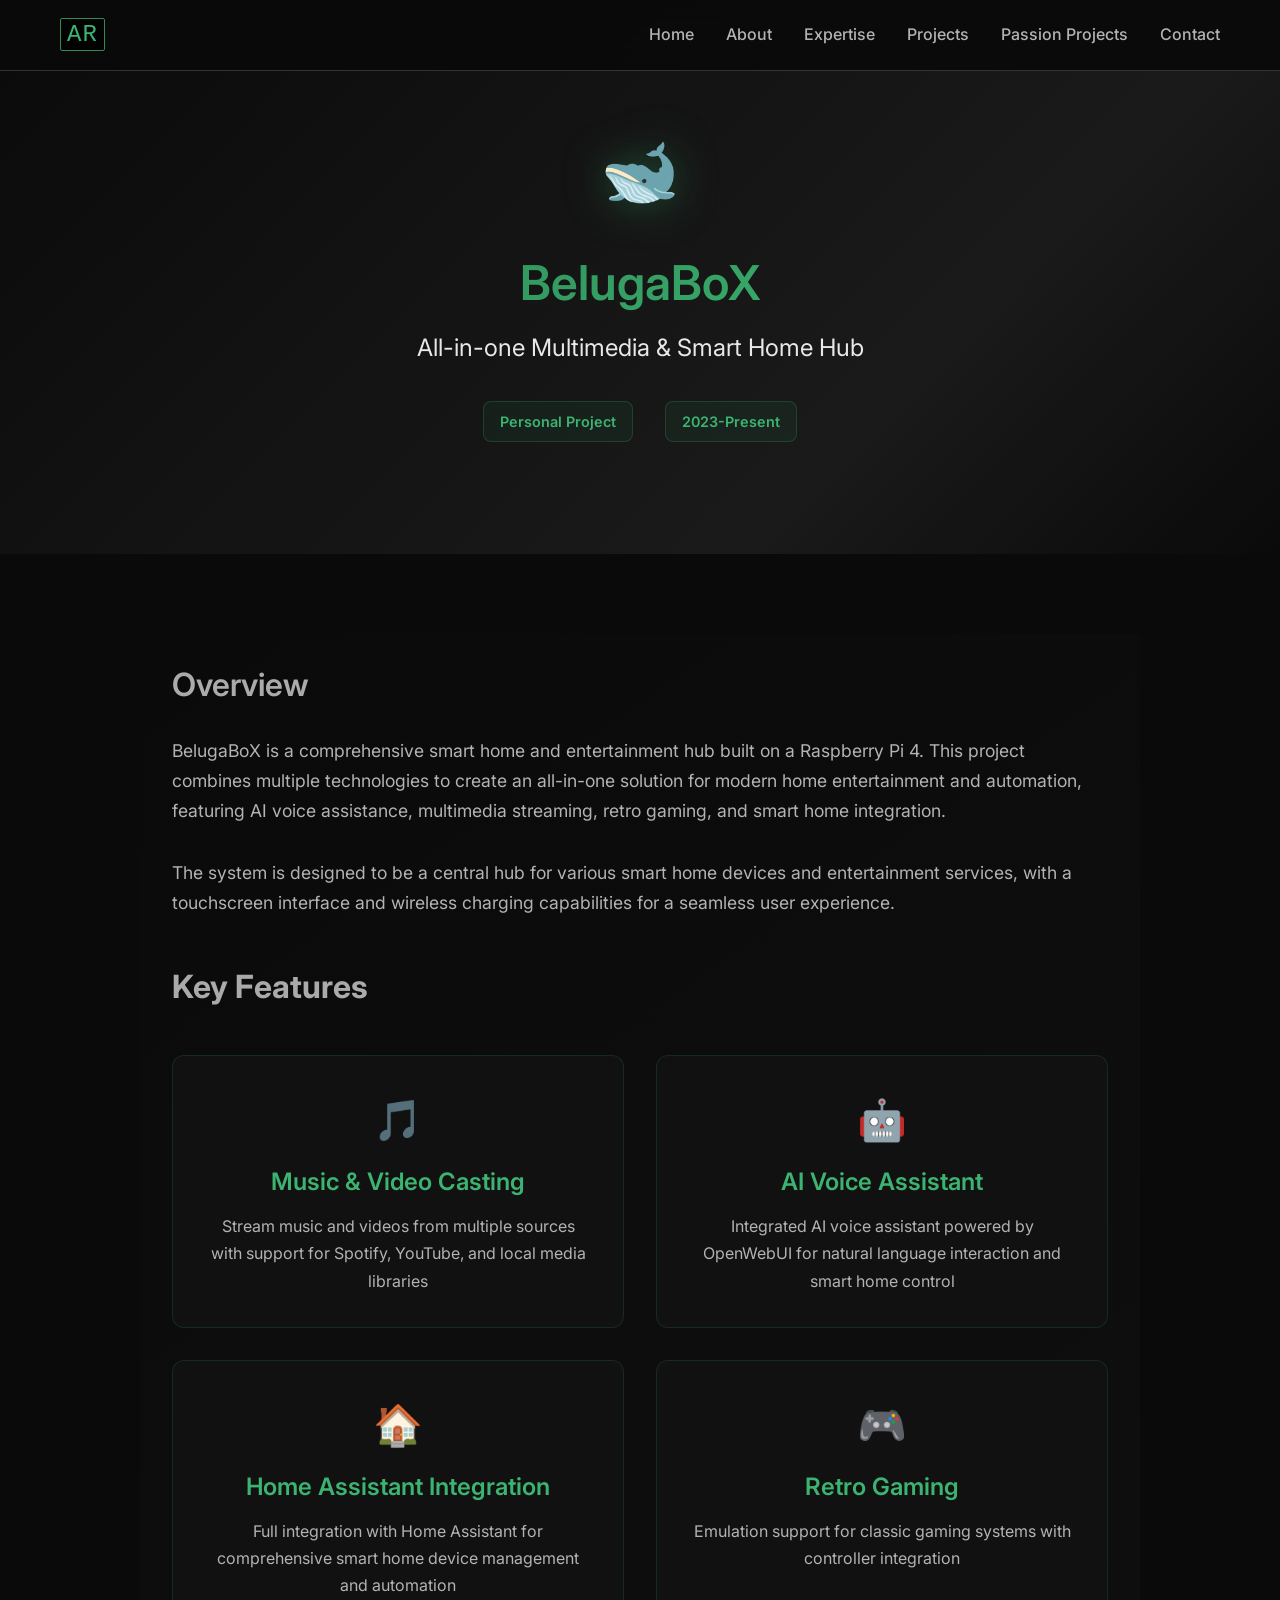
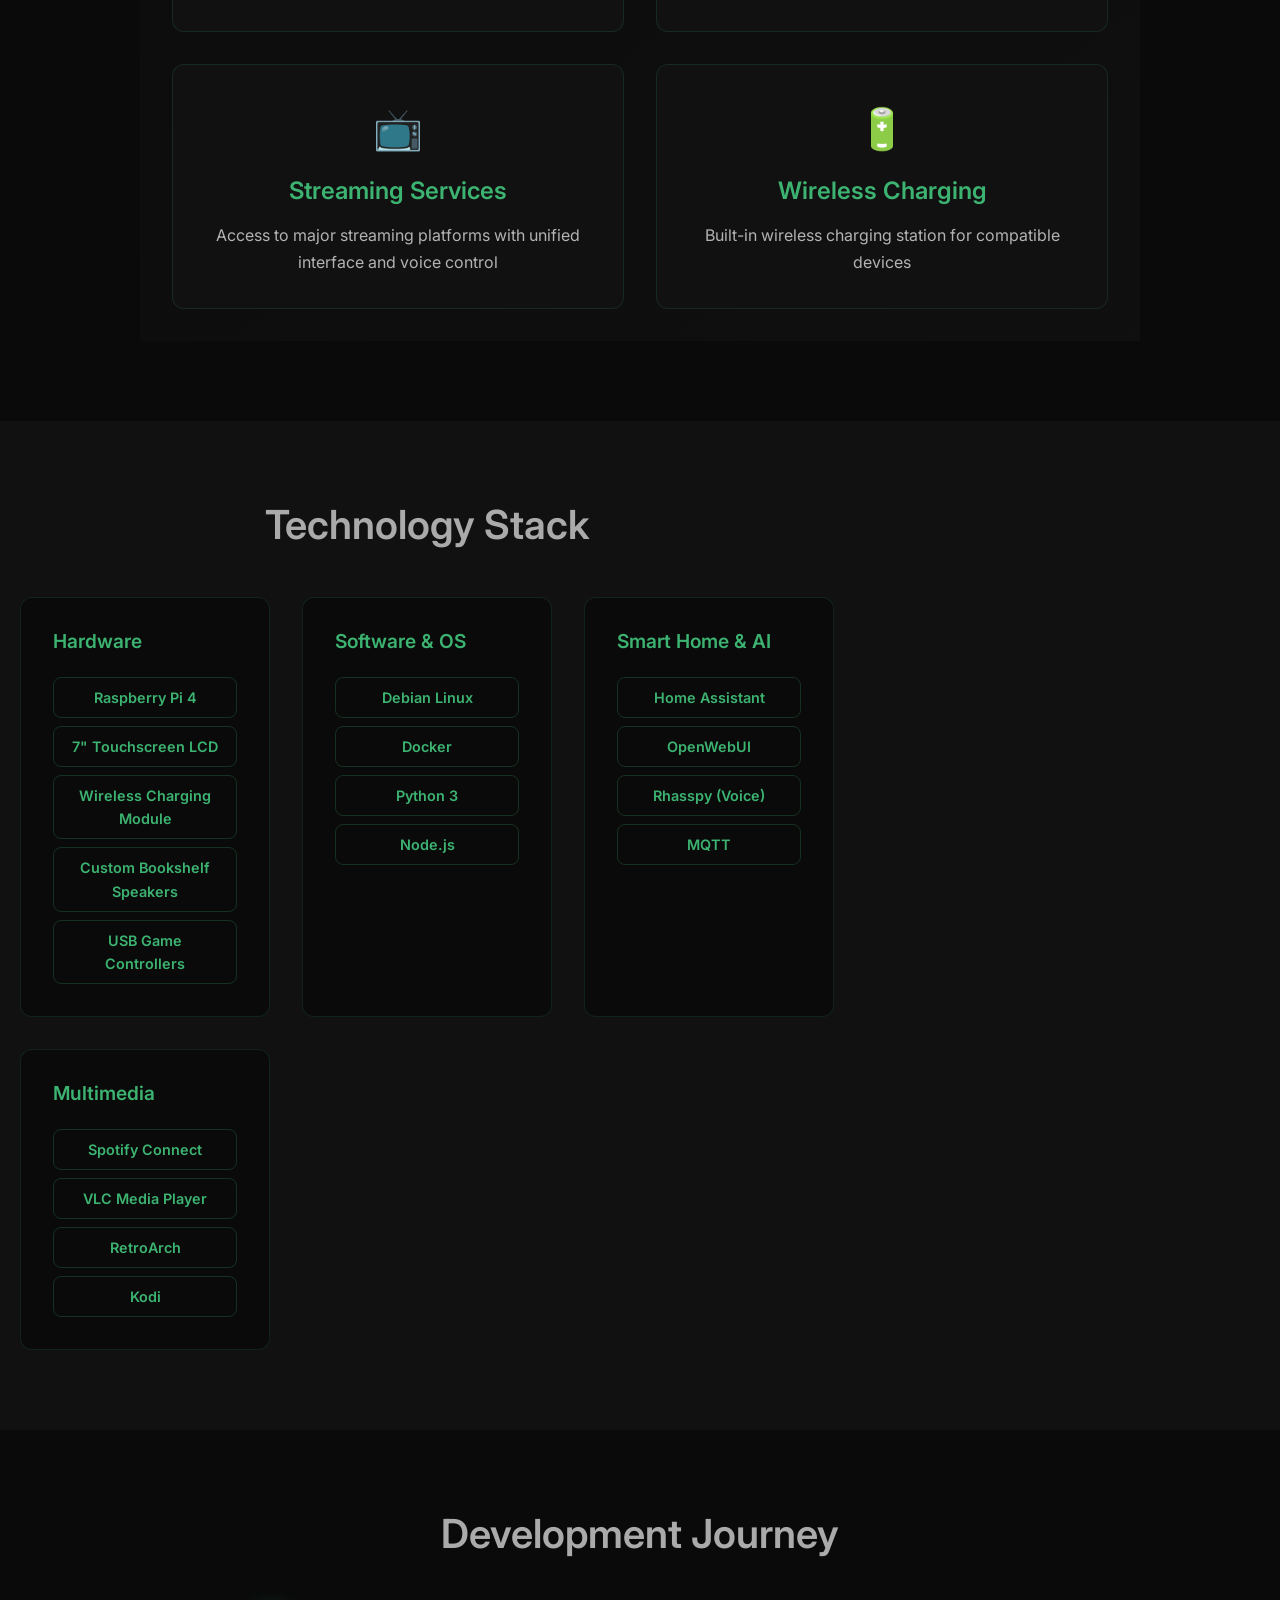
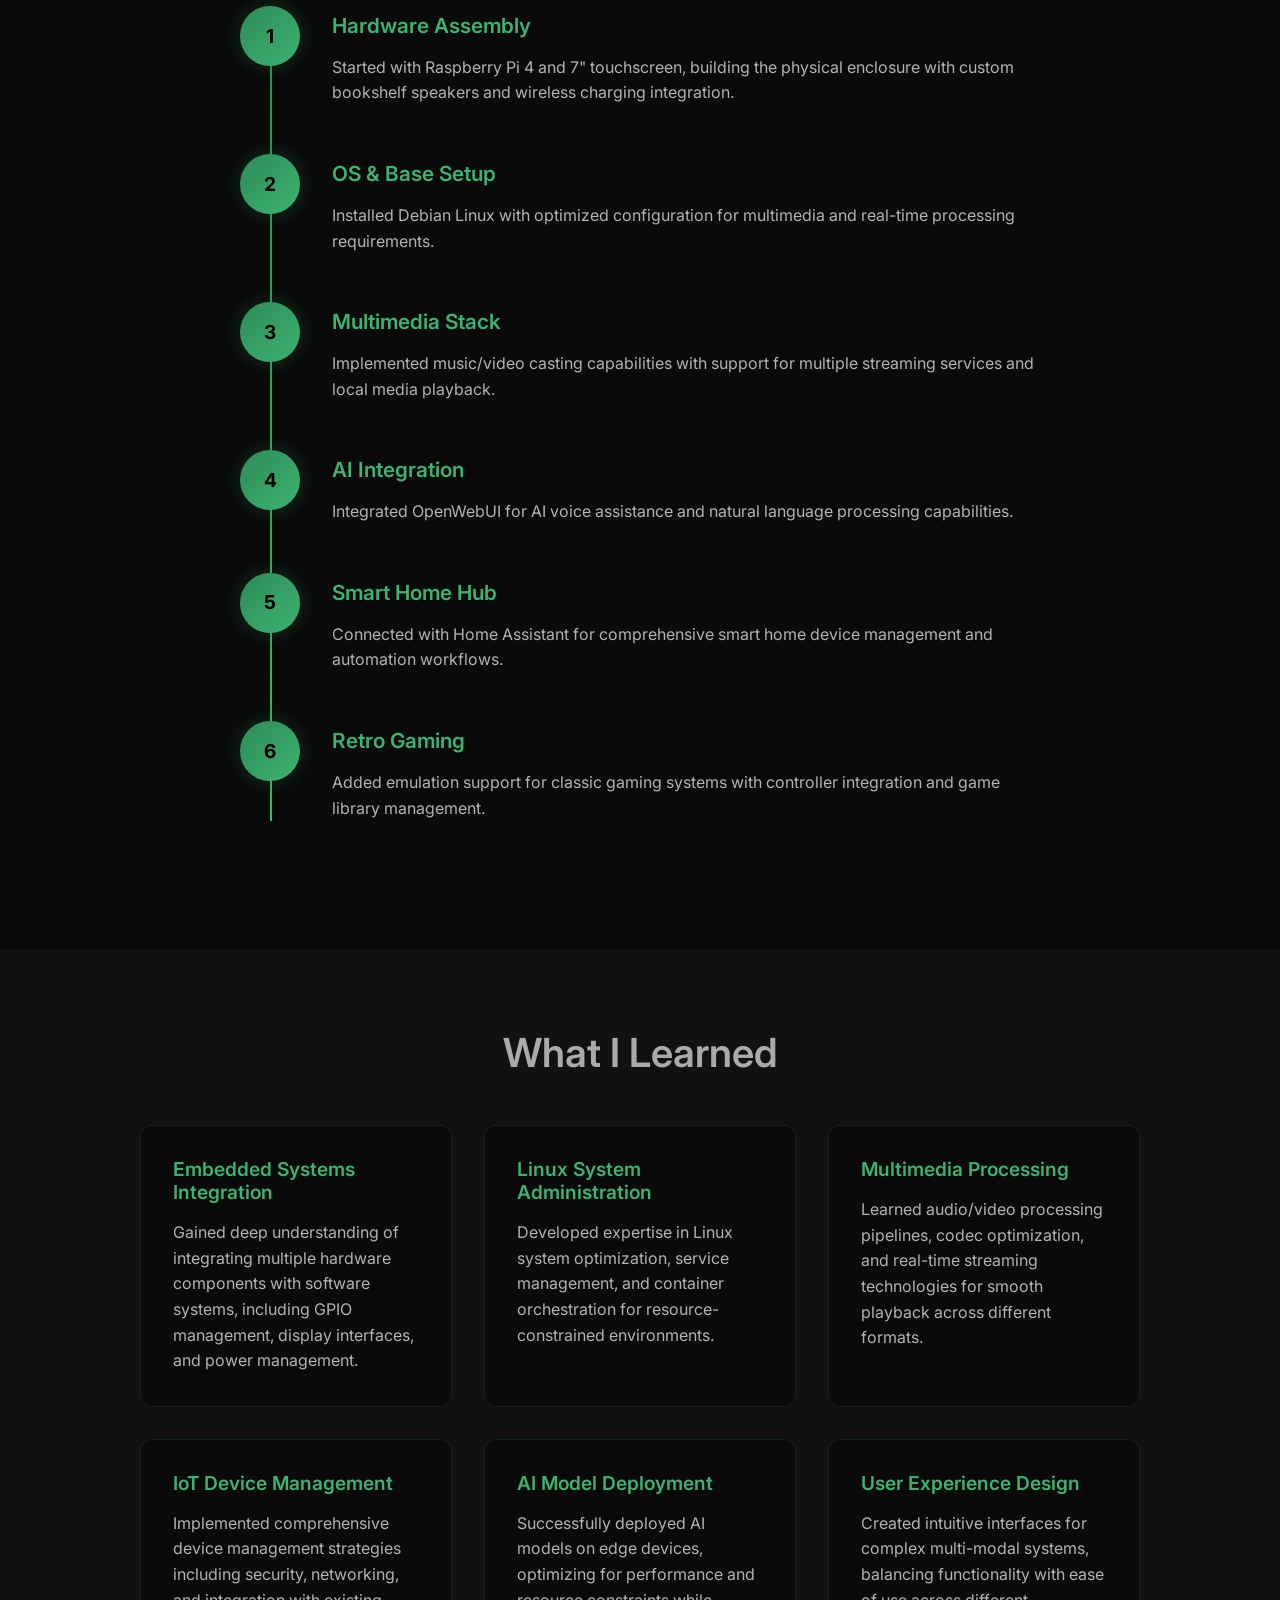
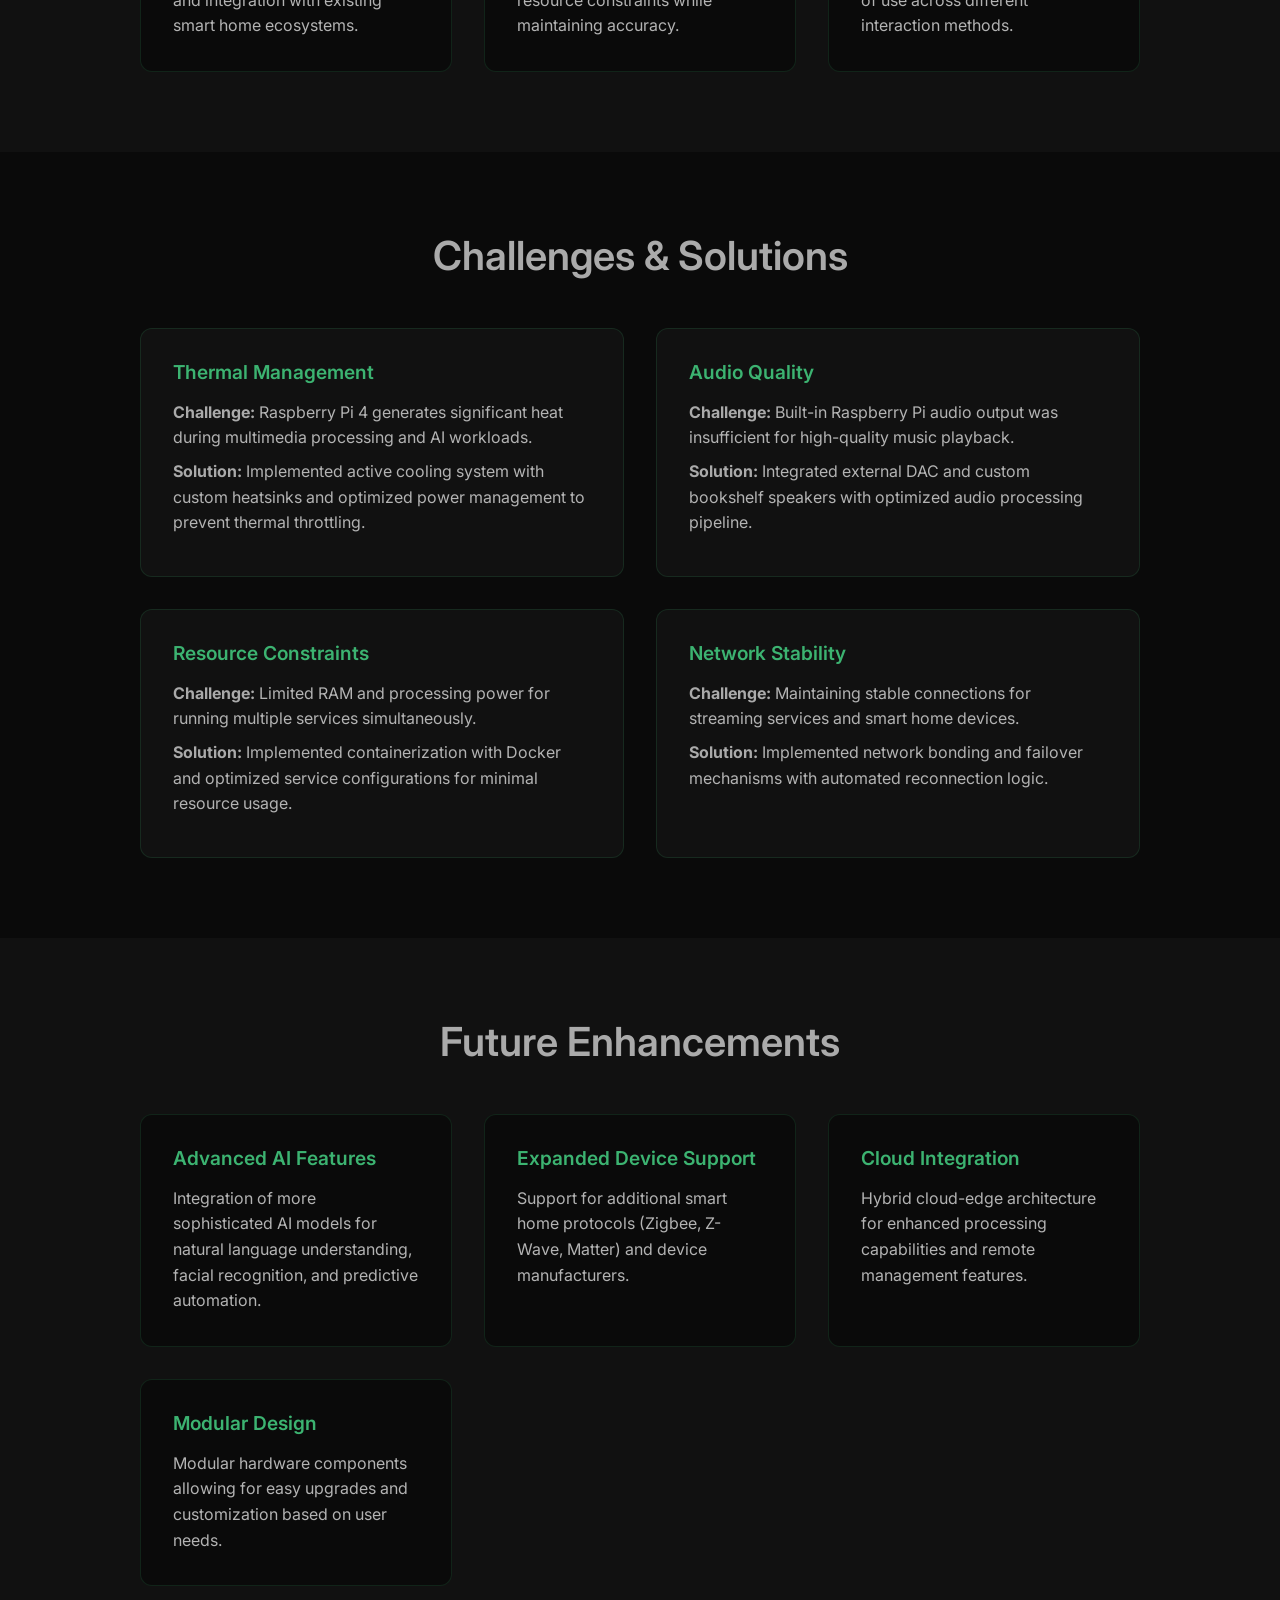
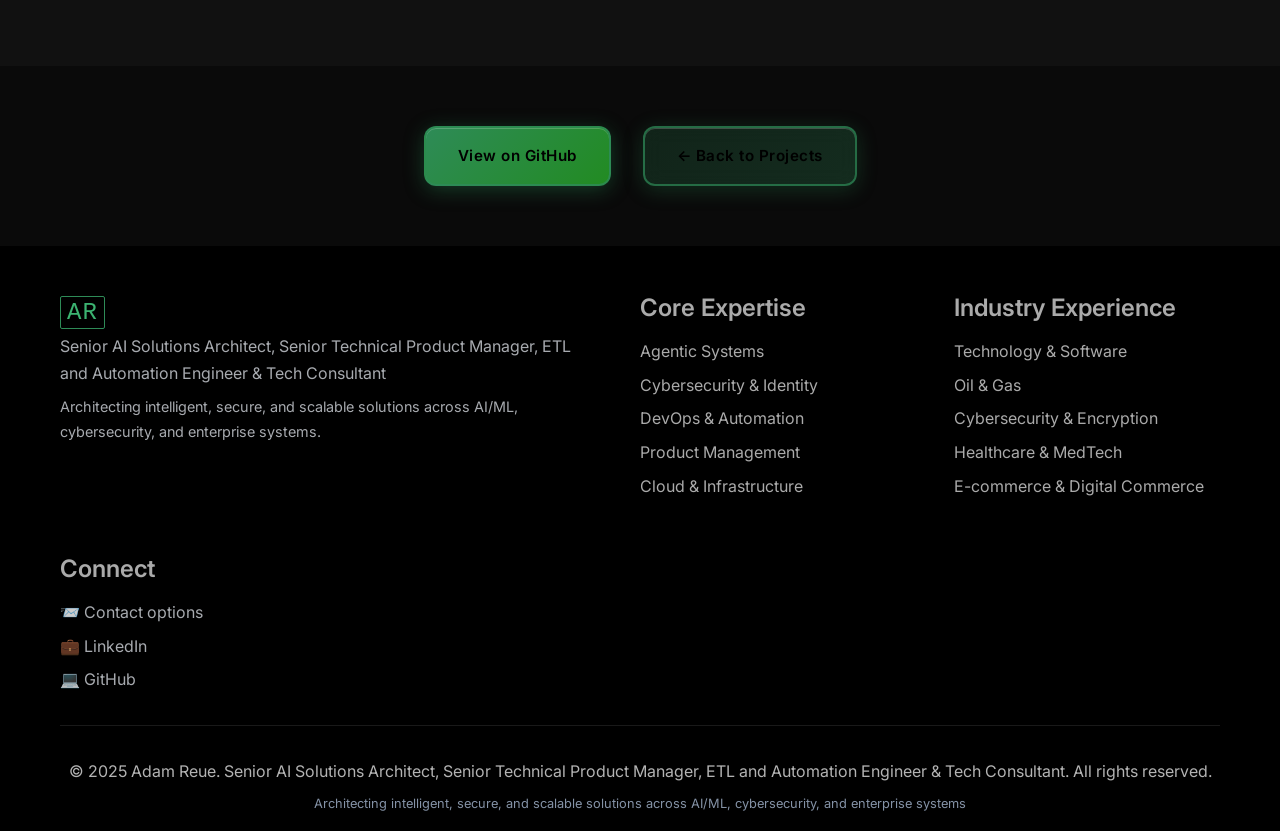
==== commit 050bf42b: "Apply family brand: OML favicon and AA contrast fixes Co-Authored-By: Claude Opus 5.5 <noreply@anthr" ====
--- a/projects/belugabox/index.html
+++ b/projects/belugabox/index.html
@@ -17,7 +17,8 @@
     <link rel="preconnect" href="https://fonts.gstatic.com" crossorigin>
     <link href="https://fonts.googleapis.com/css2?family=Inter:wght@300;400;500;600;700&family=JetBrains+Mono:wght@400;500;600&display=swap" rel="stylesheet">
     <link rel="stylesheet" href="../../assets/css/styles.css">
-    <link rel="icon" type="image/png" href="../../assets/img/placeholder.png">
+    <link rel="icon" href="../../favicon.ico" sizes="any">
+    <link rel="icon" href="../../favicon.svg" type="image/svg+xml">
 </head>
 <body>
     <!-- Navigation -->
--- a/assets/css/styles.css
+++ b/assets/css/styles.css
@@ -10,13 +10,14 @@
     --primary-dark: #228B22;
     --secondary-color: #1a1a1a;
     --accent-color: #3CB371;
-    --success-color: #2E8B57;
-    --warning-color: #ffaa00;
-    --error-color: #ff073a;
+    --accent-text: #3CB371;      /* accent as text: 7:1 on bg (sea green #2E8B57 is only 4.4:1) */
+    --success-color: #22c55e;
+    --warning-color: #f59e0b;
+    --error-color: #ef4444;
 
     --text-primary: #aaaaaa;
     --text-secondary: #b3b3b3;
-    --text-muted: #666666;
+    --text-muted: #8492a6;
 
     --bg-primary: #0a0a0a;
     --bg-secondary: #111111;
@@ -99,7 +100,7 @@
     font-size: 1.5rem;
     font-weight: 400;
     font-family: 'Courier New', 'Monaco', 'Consolas', monospace;
-    color: var(--primary-color);
+    color: var(--accent-text);
     background: rgba(0, 0, 0, 0.8);
     border: 1px solid var(--primary-color);
     border-radius: 2px;
@@ -125,7 +126,7 @@
 
 .nav-link:hover,
 .nav-link.active {
-    color: var(--primary-color);
+    color: var(--accent-text);
 }
 
 .nav-link::after {
@@ -250,7 +251,7 @@
     display: block;
     font-size: 2rem;
     font-weight: 700;
-    color: var(--primary-color);
+    color: var(--accent-text);
     margin-bottom: 0.5rem;
 }
 
@@ -511,7 +512,7 @@
 }
 
 .experience-item h4 {
-    color: var(--primary-color);
+    color: var(--accent-text);
     margin-bottom: 1rem;
     font-size: 1.2rem;
 }
@@ -539,7 +540,7 @@
 .stat-card .stat-number {
     font-size: 3rem;
     font-weight: 700;
-    color: var(--primary-color);
+    color: var(--accent-text);
     display: block;
     margin-bottom: 0.5rem;
 }
@@ -895,7 +896,7 @@
 }
 
 .project-link {
-    color: var(--primary-color);
+    color: var(--accent-text);
     text-decoration: none;
     font-weight: 600;
     font-size: 0.9rem;
@@ -995,7 +996,7 @@
     transition: all 0.3s ease;
     border: 1px solid var(--primary-color);
     background: rgba(46, 139, 87, 0.1);
-    color: var(--primary-color);
+    color: var(--accent-text);
 }
 
 .project-details-link:hover,
@@ -1080,7 +1081,7 @@
     border: 1px solid rgba(46, 139, 87, 0.3);
     border-radius: var(--radius-md);
     font-size: 0.9rem;
-    color: var(--primary-color);
+    color: var(--accent-text);
     font-weight: 600;
 }
 
@@ -1134,7 +1135,7 @@
 }
 
 .feature-item h4 {
-    color: var(--primary-color);
+    color: var(--accent-text);
     margin-bottom: 1rem;
     text-align: center;
 }
@@ -1170,7 +1171,7 @@
 }
 
 .tech-category h3 {
-    color: var(--primary-color);
+    color: var(--accent-text);
     margin-bottom: 1.5rem;
     font-size: 1.2rem;
 }
@@ -1183,7 +1184,7 @@
 
 .tech-item {
     background: transparent;
-    color: var(--primary-color);
+    color: var(--accent-text);
     padding: 0.5rem 1rem;
     border-radius: var(--radius-md);
     font-size: 0.9rem;
@@ -1246,7 +1247,7 @@
 }
 
 .journey-content h3 {
-    color: var(--primary-color);
+    color: var(--accent-text);
     margin-bottom: 1rem;
     font-size: 1.3rem;
 }
@@ -1282,7 +1283,7 @@
 }
 
 .learning-item h3 {
-    color: var(--primary-color);
+    color: var(--accent-text);
     margin-bottom: 1rem;
     font-size: 1.2rem;
 }
@@ -1318,7 +1319,7 @@
 }
 
 .challenge-item h3 {
-    color: var(--primary-color);
+    color: var(--accent-text);
     margin-bottom: 1rem;
     font-size: 1.2rem;
 }
@@ -1359,7 +1360,7 @@
 }
 
 .future-item h3 {
-    color: var(--primary-color);
+    color: var(--accent-text);
     margin-bottom: 1rem;
     font-size: 1.2rem;
 }
@@ -1448,7 +1449,7 @@
 }
 
 .competency-item h4 {
-    color: var(--primary-color);
+    color: var(--accent-text);
     margin-bottom: 1rem;
     font-size: 1.1rem;
 }
@@ -1468,7 +1469,7 @@
 }
 
 .availability h4 {
-    color: var(--primary-color);
+    color: var(--accent-text);
     margin-bottom: 1rem;
 }
 
@@ -1488,7 +1489,7 @@
     content: '→';
     position: absolute;
     left: 0;
-    color: var(--primary-color);
+    color: var(--accent-text);
     font-weight: bold;
 }
 
@@ -1561,7 +1562,7 @@
 }
 
 .contact-details a {
-    color: var(--primary-color);
+    color: var(--accent-text);
     text-decoration: none;
     transition: color 0.3s ease;
 }
@@ -1626,7 +1627,7 @@
     font-size: 1.5rem;
     font-weight: 400;
     font-family: 'Courier New', 'Monaco', 'Consolas', monospace;
-    color: var(--primary-color);
+    color: var(--accent-text);
     background: rgba(0, 0, 0, 0.8);
     border: 1px solid var(--primary-color);
     border-radius: 2px;
@@ -1833,7 +1834,7 @@
 }
 
 .static-contact-card a {
-    color: var(--primary-color);
+    color: var(--accent-text);
 }
 
 .static-contact-card .hero-buttons {
